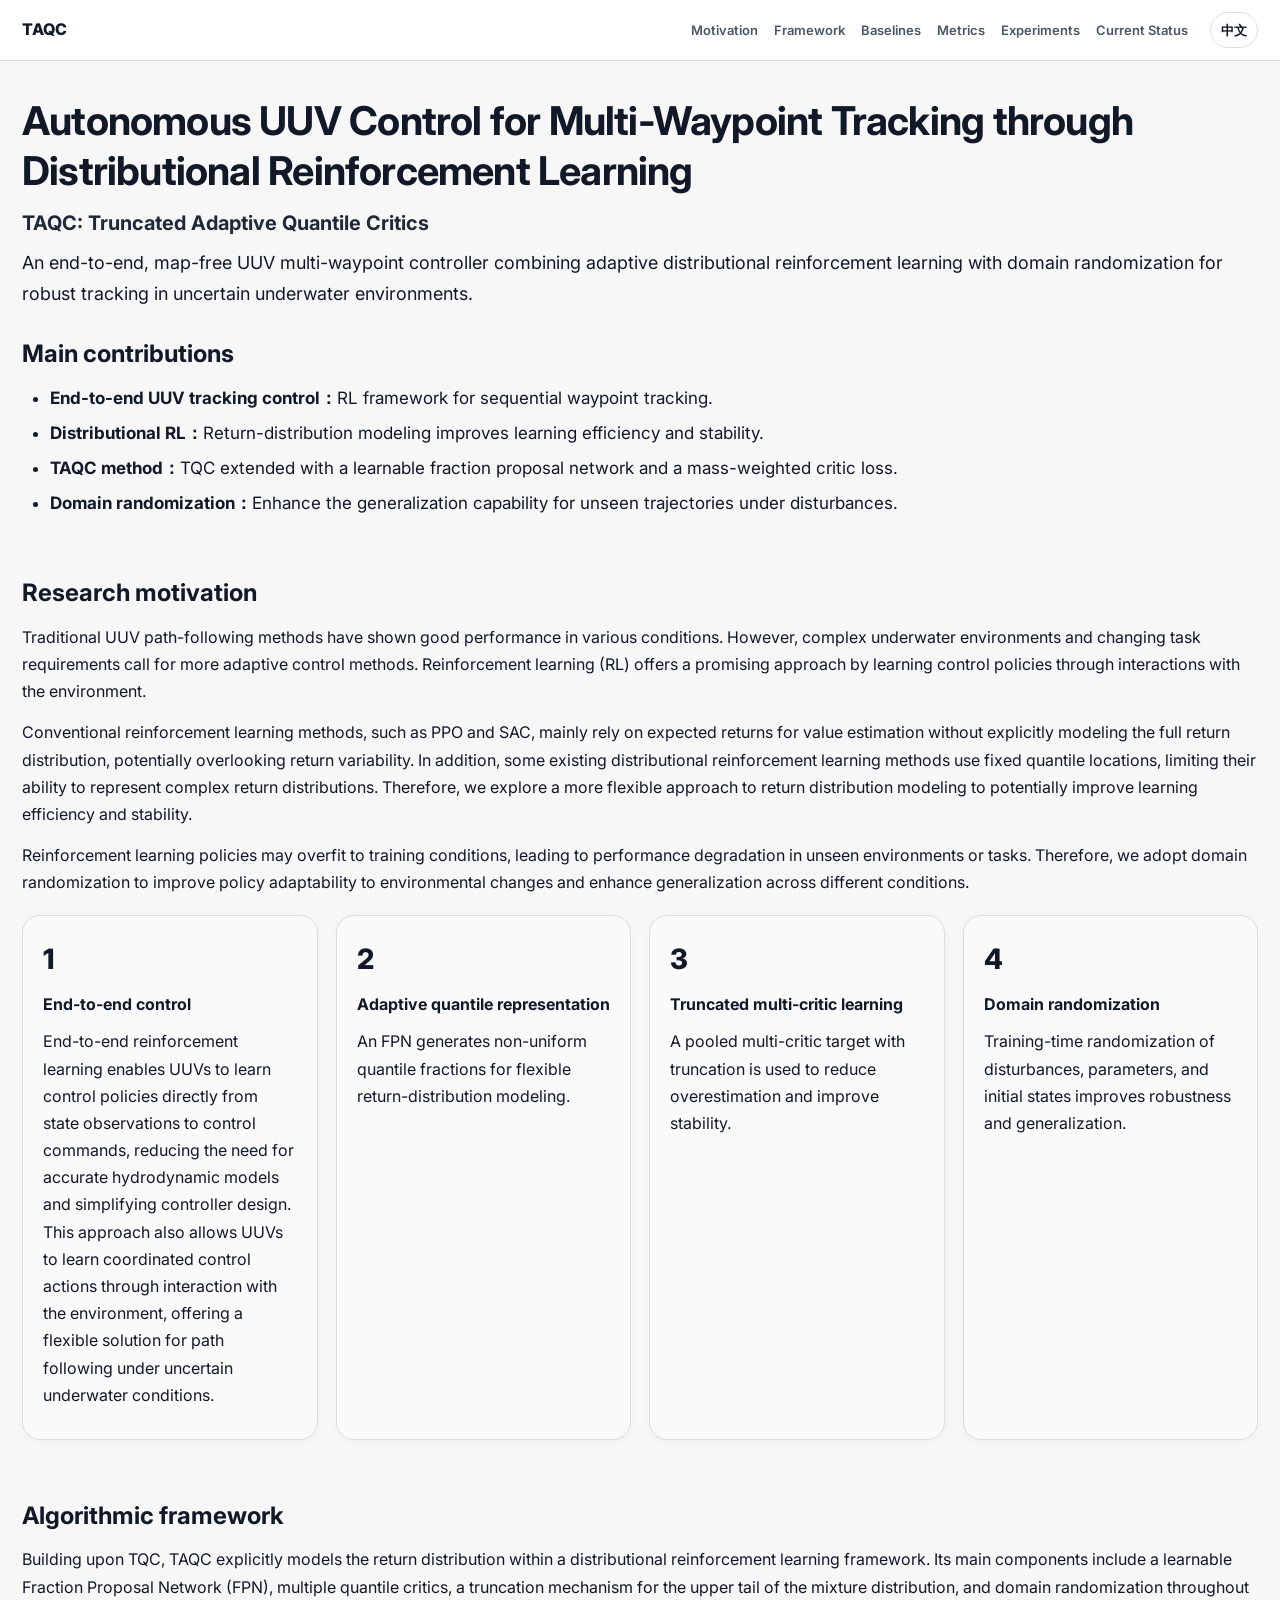
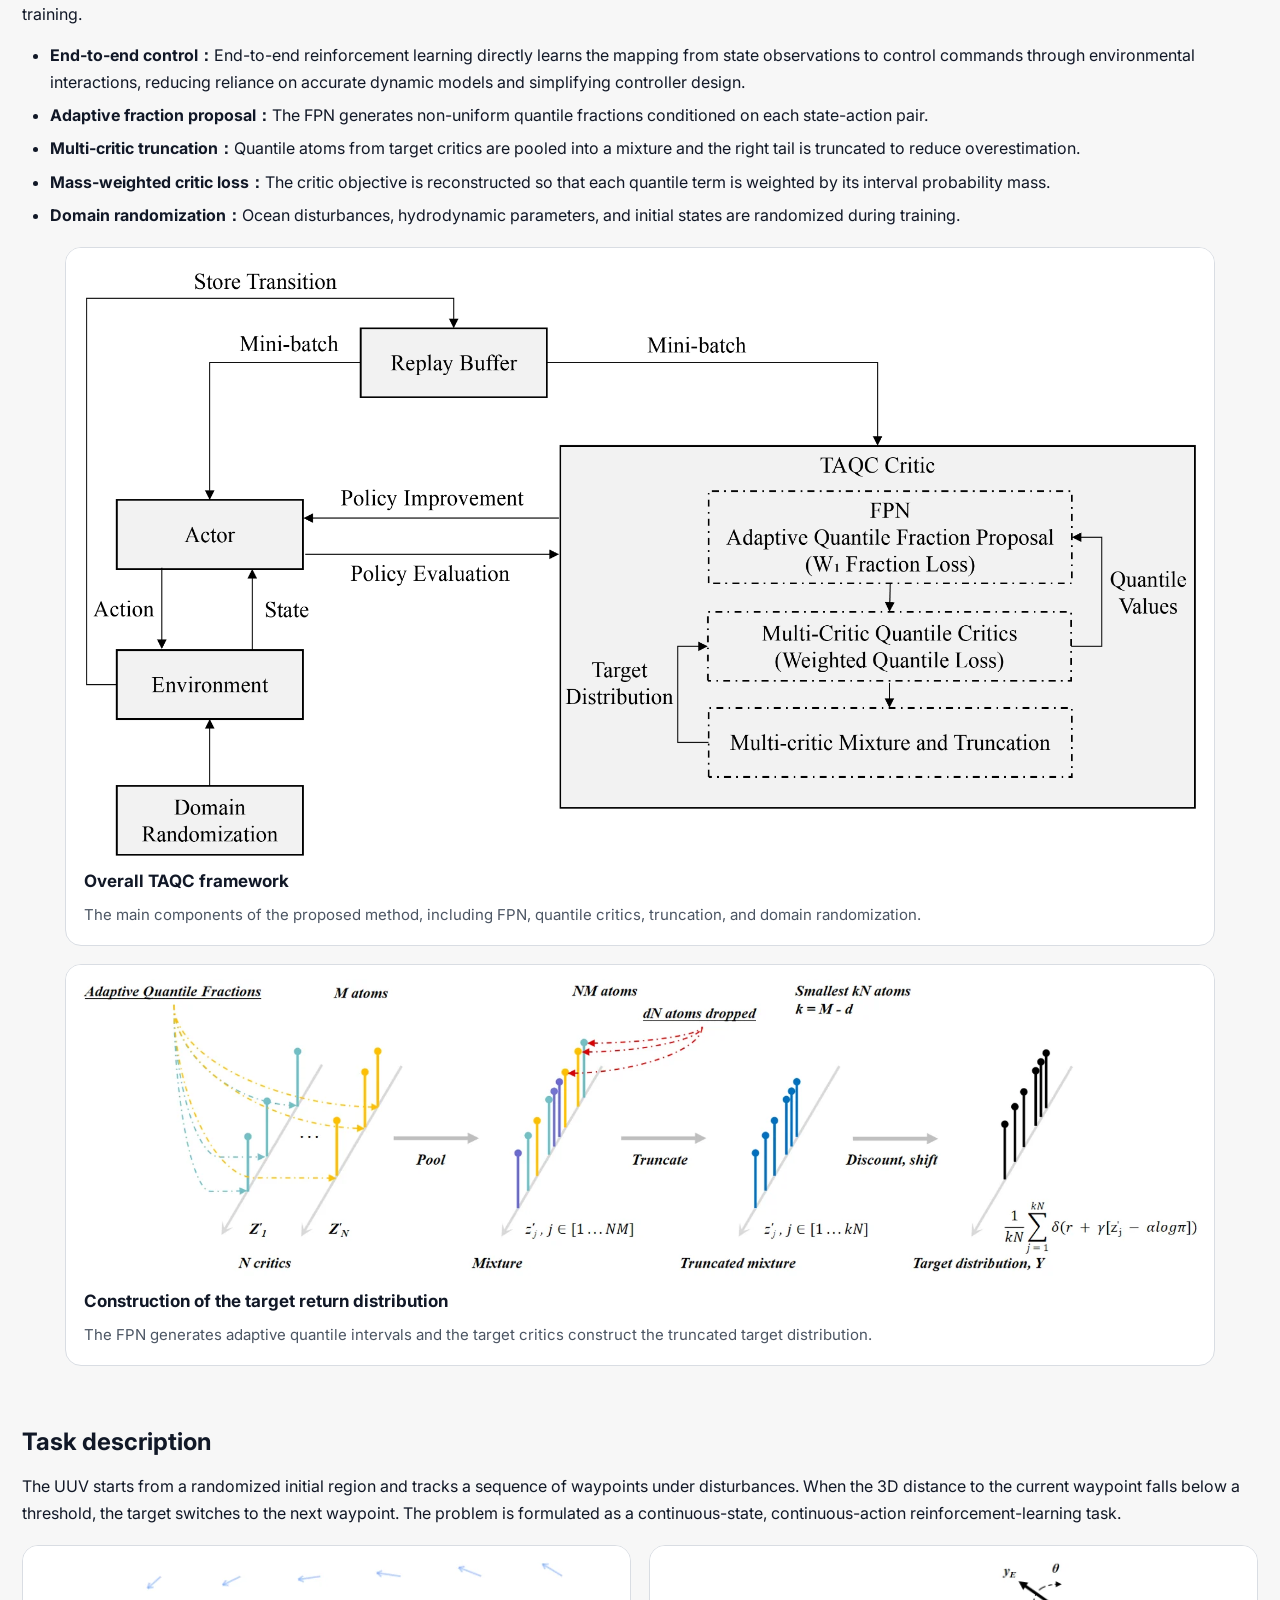
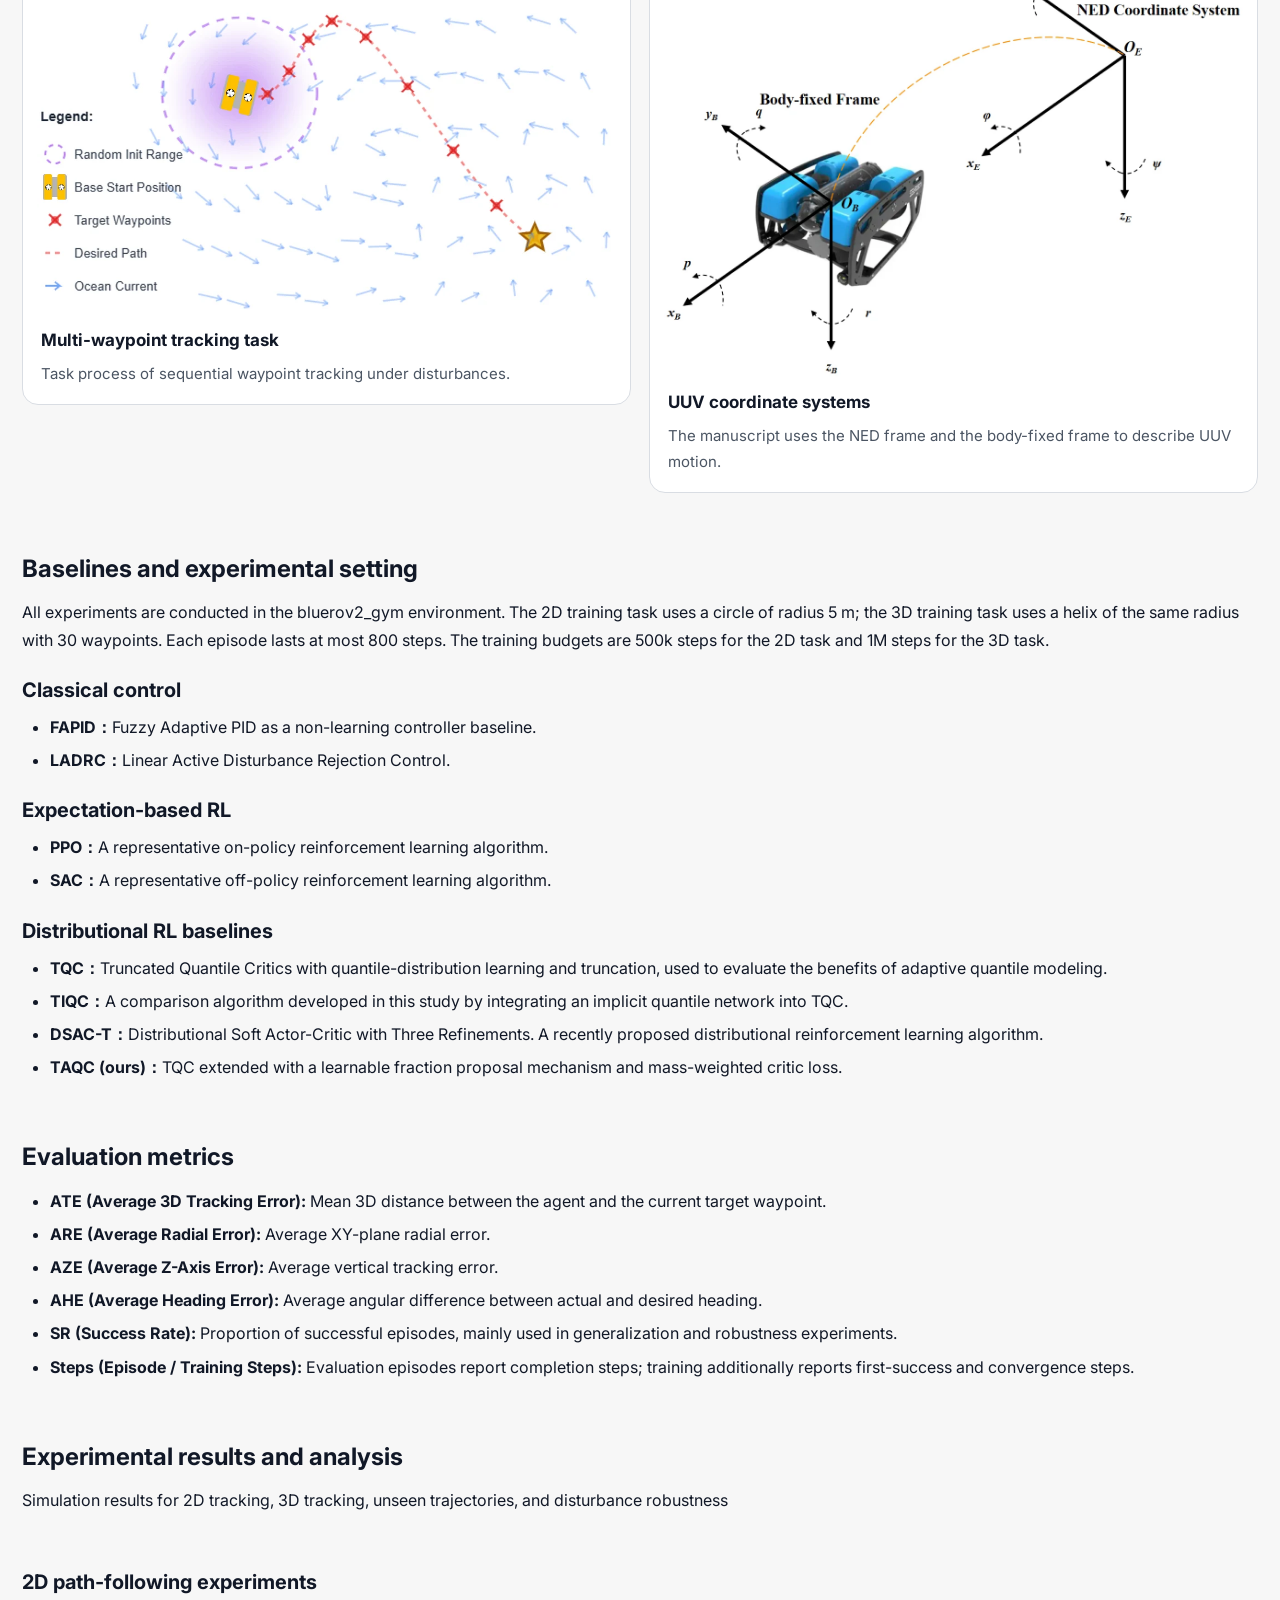
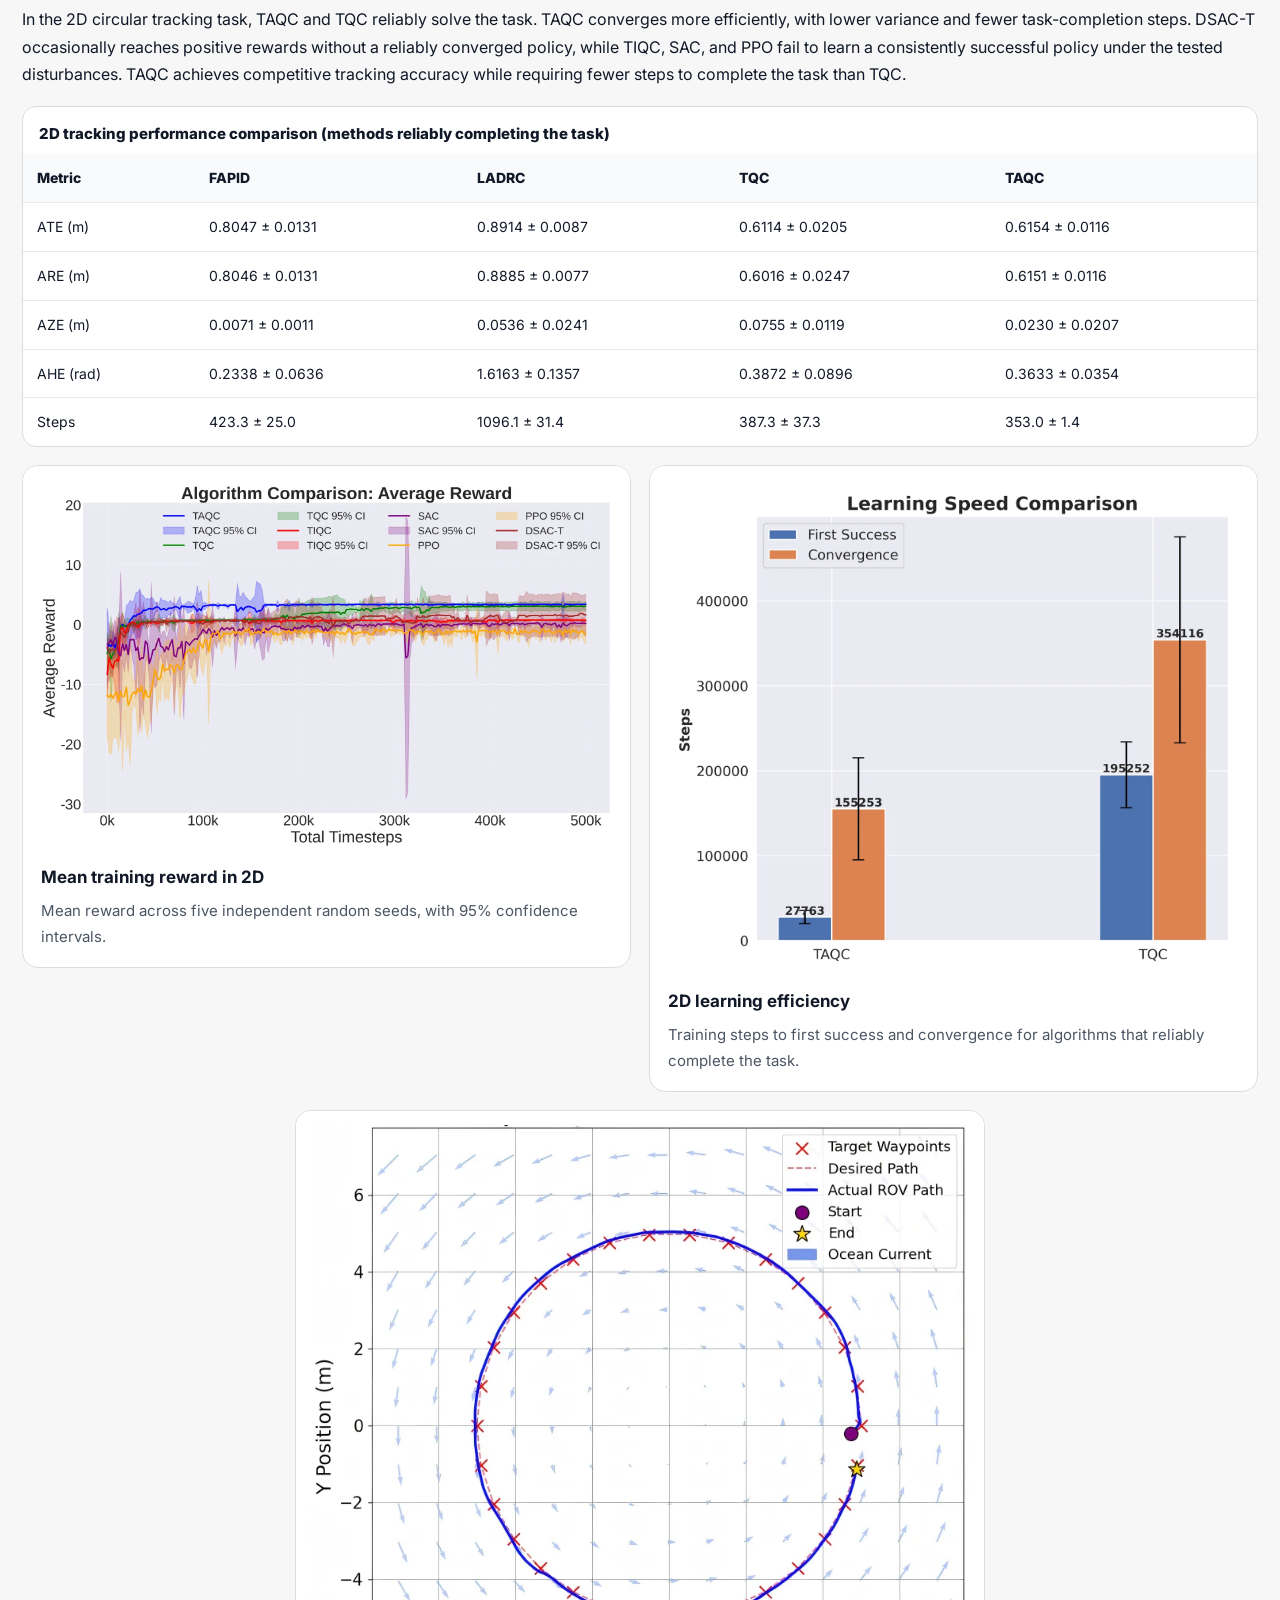
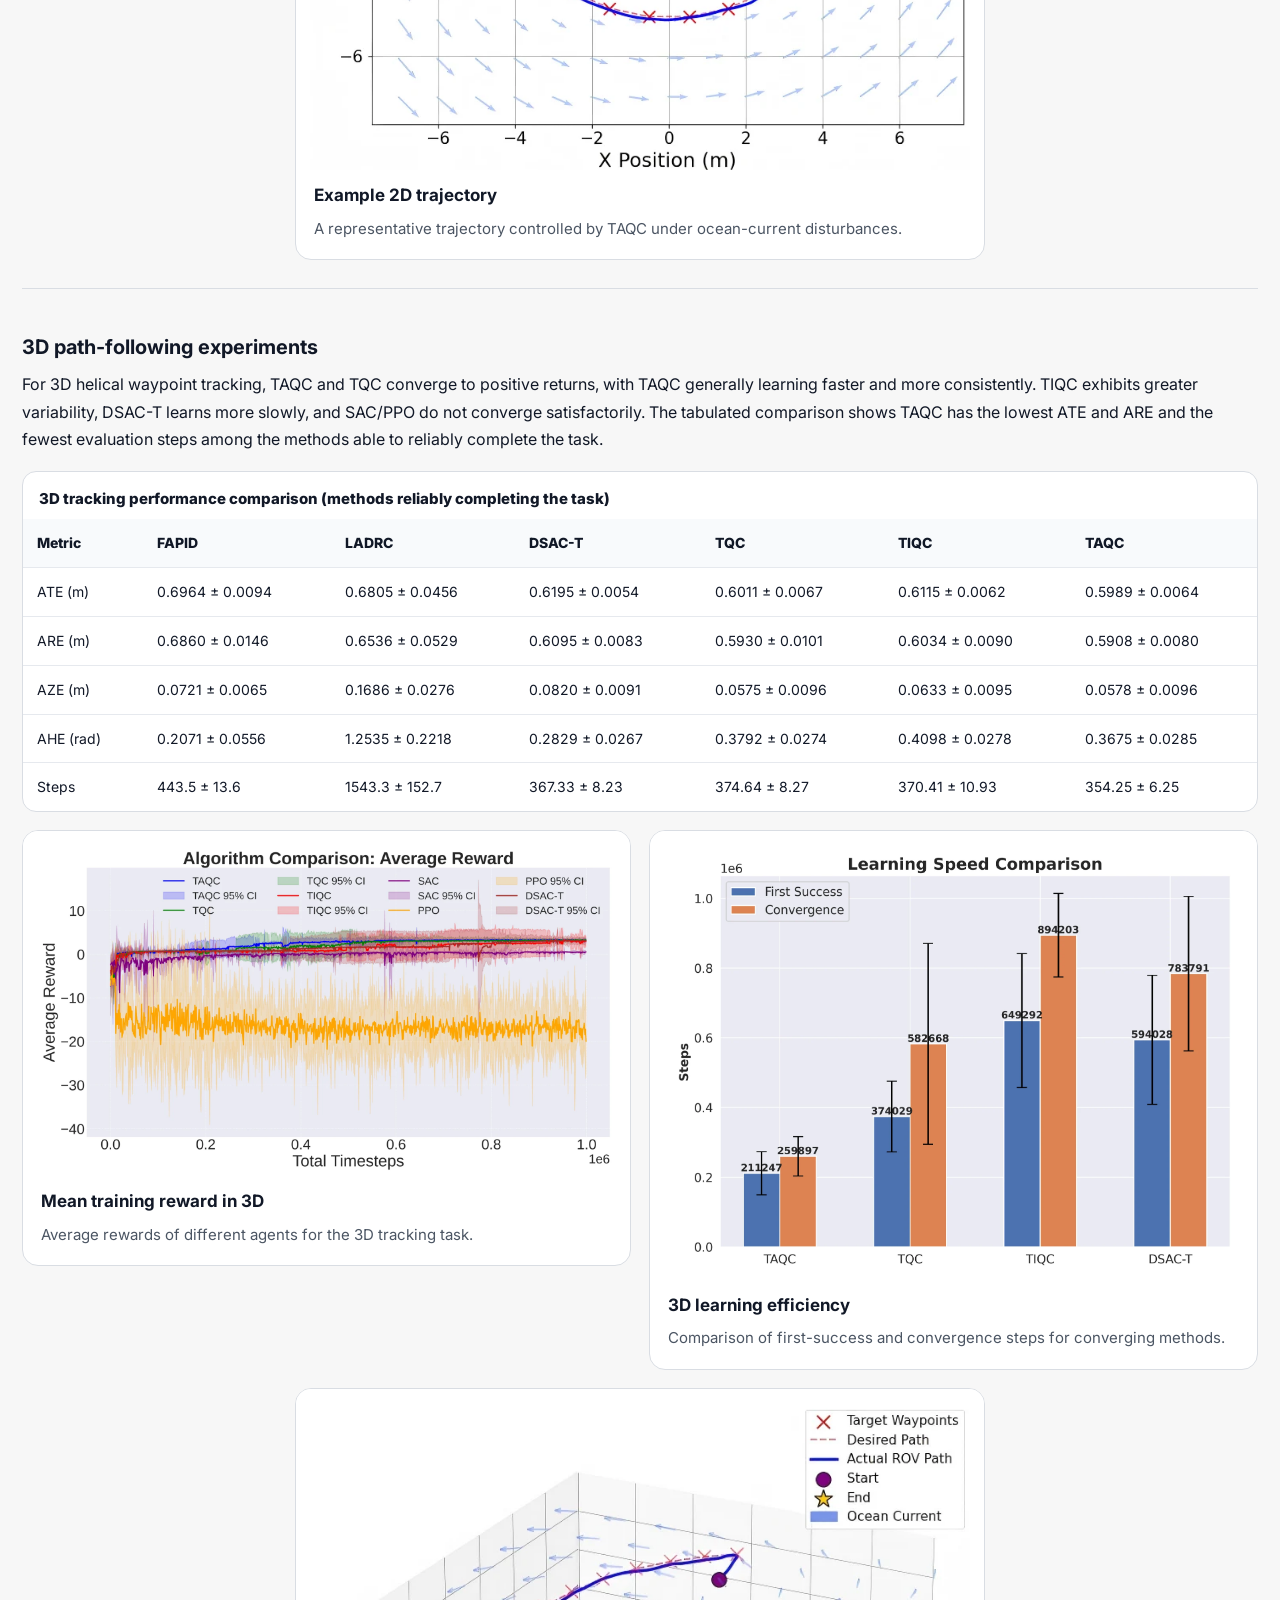
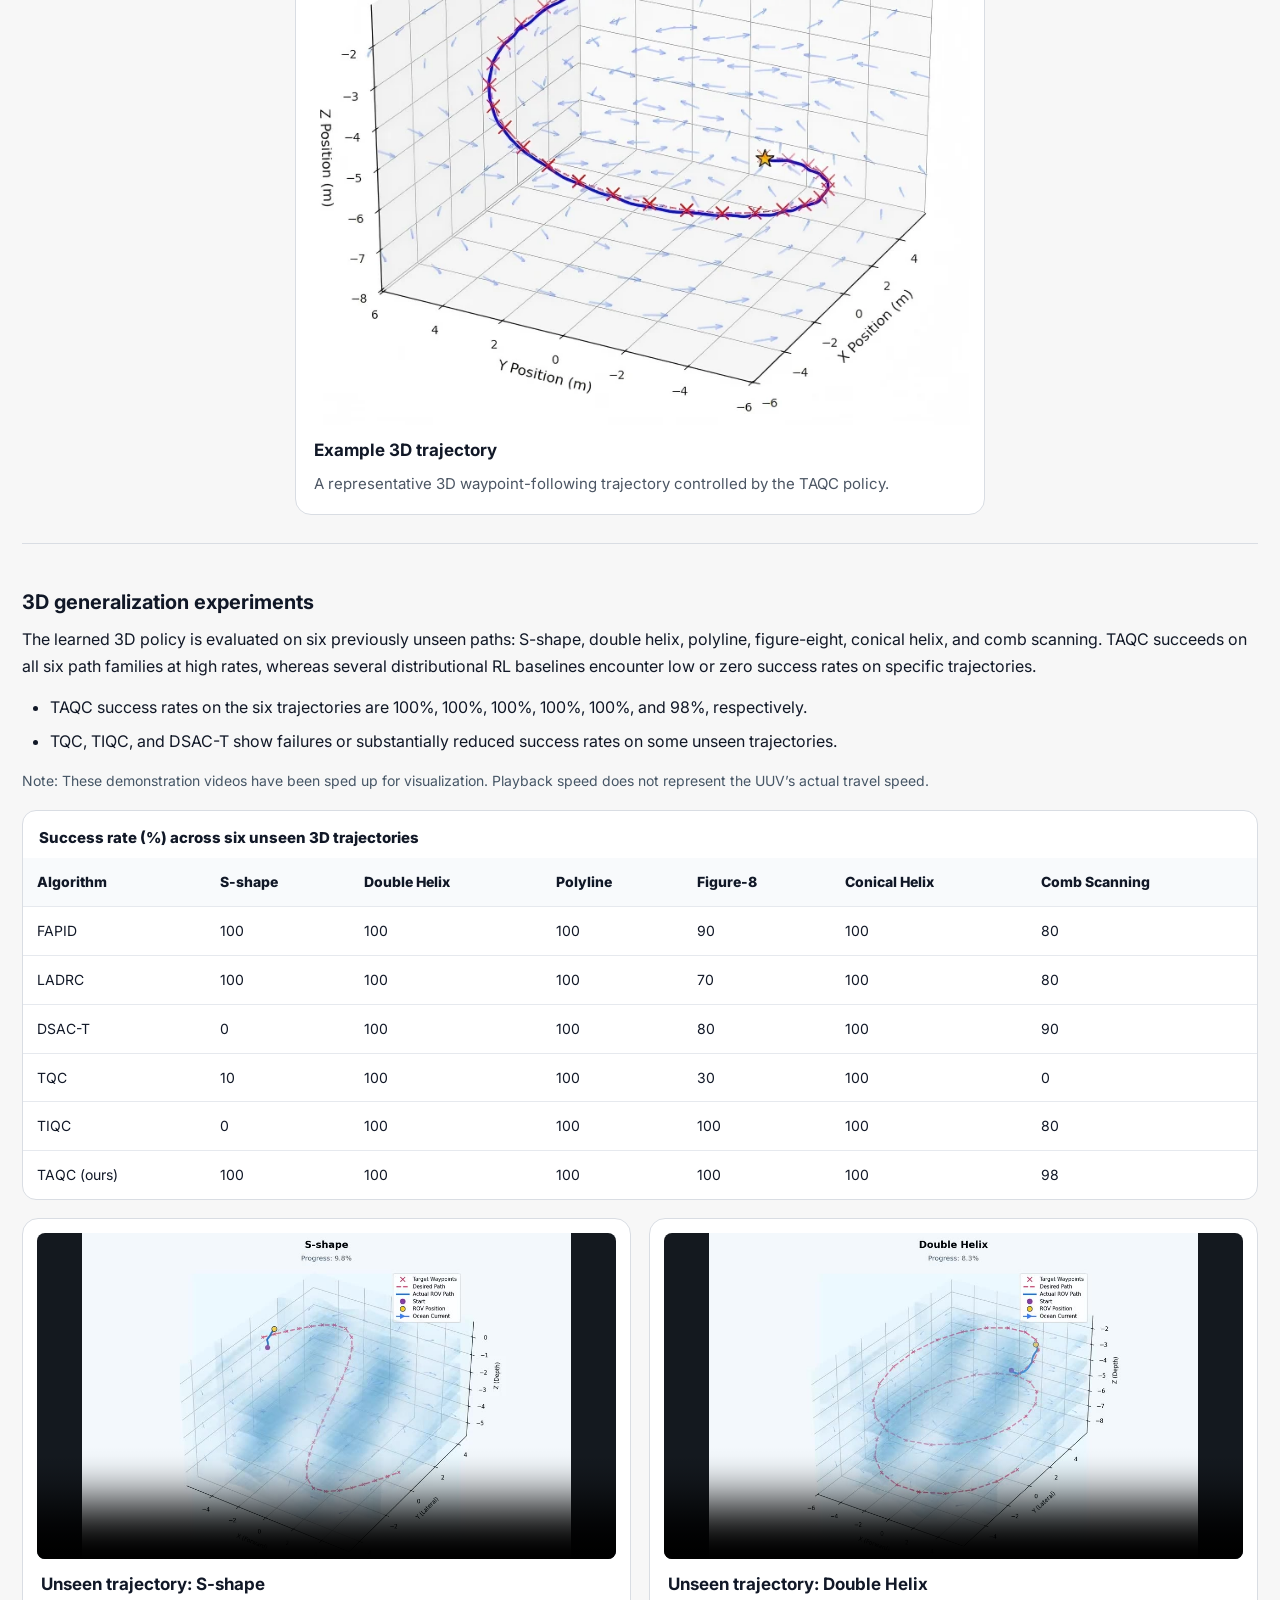
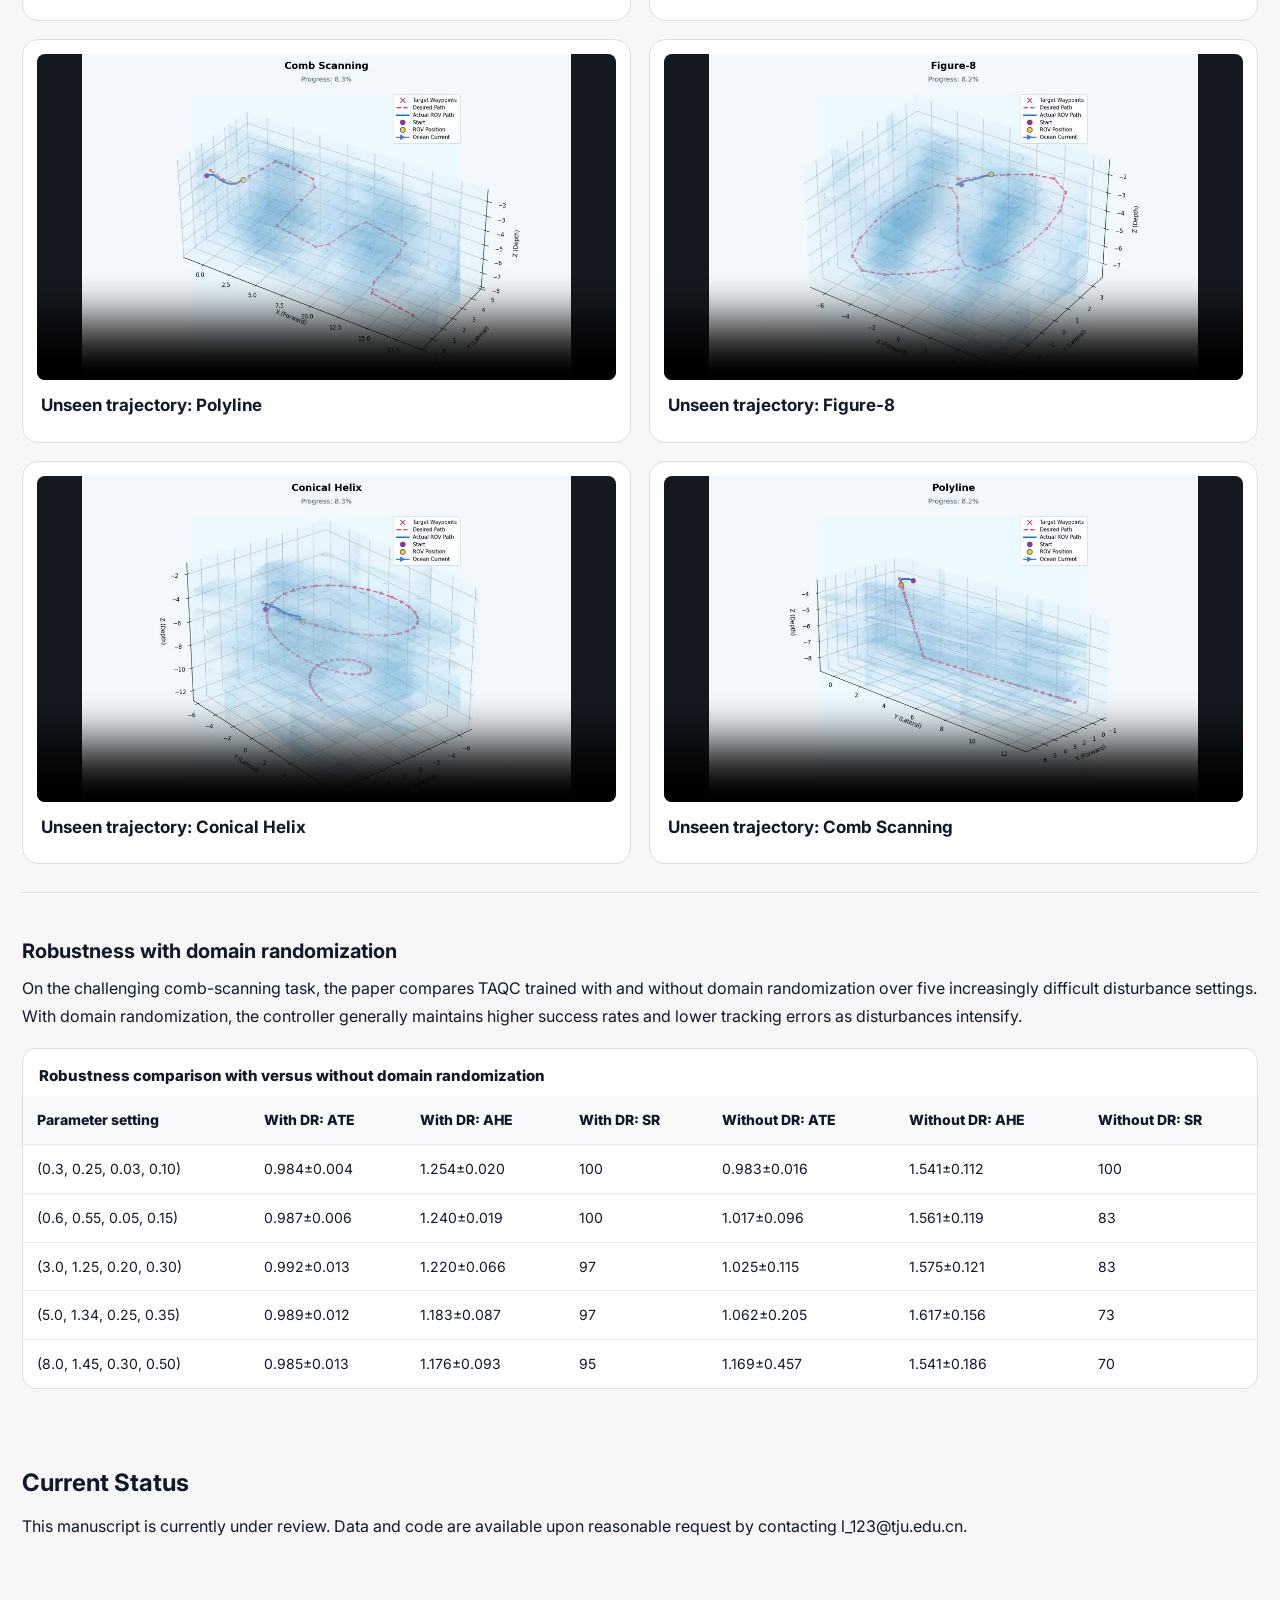
==== index.html @ 199e902b "Add files via upload" ====
<!doctype html>
<html lang="en">
<head>
  <meta charset="utf-8">
  <meta name="viewport" content="width=device-width, initial-scale=1">
  <meta name="description" content="An end-to-end, map-free UUV multi-waypoint controller combining adaptive distributional reinforcement learning with domain randomization for robust tracking in uncertain underwater environments.">
  <title>Autonomous UUV Control for Multi-Waypoint Tracking through Distributional Reinforcement Learning</title>
  <link rel="stylesheet" href="assets/style.css">
</head>
<body>
<header class="topbar">
  <div class="bar-inner">
    <a class="brand" href="#top">TAQC</a>
    <nav><a href="#motivation">Motivation</a><a href="#framework">Framework</a><a href="#baselines">Baselines</a><a href="#metrics">Metrics</a><a href="#experiments">Experiments</a><a href="#conclusion">Current Status</a></nav>
    <a class="lang" href="cn/index.html">中文</a>
  </div>
</header>
<main class="page" id="top">
  <section class="landing">
    <h1>Autonomous UUV Control for Multi-Waypoint Tracking through Distributional Reinforcement Learning</h1>
    <div class="subtitle">TAQC: Truncated Adaptive Quantile Critics</div>
    <p class="intro">An end-to-end, map-free UUV multi-waypoint controller combining adaptive distributional reinforcement learning with domain randomization for robust tracking in uncertain underwater environments.</p>

    <h2>Main contributions</h2>
    <ul class="feature-bullets"><li><b>End-to-end UUV tracking control：</b>RL framework for sequential waypoint tracking.</li><li><b>Distributional RL：</b>Return-distribution modeling improves learning efficiency and stability.</li><li><b>TAQC method：</b>TQC extended with a learnable fraction proposal network and a mass-weighted critic loss.</li><li><b>Domain randomization：</b>Enhance the generalization capability for unseen trajectories under disturbances.</li></ul>

    <section id="motivation" class="section first-section">
      <h2>Research motivation</h2>
      <div class="text-block"><p>Traditional UUV path-following methods have shown good performance in various conditions. However, complex underwater environments and changing task requirements call for more adaptive control methods. Reinforcement learning (RL) offers a promising approach by learning control policies through interactions with the environment.</p><p>Conventional reinforcement learning methods, such as PPO and SAC, mainly rely on expected returns for value estimation without explicitly modeling the full return distribution, potentially overlooking return variability. In addition, some existing distributional reinforcement learning methods use fixed quantile locations, limiting their ability to represent complex return distributions. Therefore, we explore a more flexible approach to return distribution modeling to potentially improve learning efficiency and stability.</p><p>Reinforcement learning policies may overfit to training conditions, leading to performance degradation in unseen environments or tasks. Therefore, we adopt domain randomization to improve policy adaptability to environmental changes and enhance generalization across different conditions.</p></div>
      <div class="summary-grid"><div class="summary-card"><div class="num">1</div><p><b>End-to-end control</b></p><p>End-to-end reinforcement learning enables UUVs to learn control policies directly from state observations to control commands, reducing the need for accurate hydrodynamic models and simplifying controller design. This approach also allows UUVs to learn coordinated control actions through interaction with the environment, offering a flexible solution for path following under uncertain underwater conditions.</p></div><div class="summary-card"><div class="num">2</div><p><b>Adaptive quantile representation</b></p><p>An FPN generates non-uniform quantile fractions for flexible return-distribution modeling.</p></div><div class="summary-card"><div class="num">3</div><p><b>Truncated multi-critic learning</b></p><p>A pooled multi-critic target with truncation is used to reduce overestimation and improve stability.</p></div><div class="summary-card"><div class="num">4</div><p><b>Domain randomization</b></p><p>Training-time randomization of disturbances, parameters, and initial states improves robustness and generalization.</p></div></div>
    </section>
  </section>

  <section id="framework" class="section">
    <h2>Algorithmic framework</h2>
    <p>Building upon TQC, TAQC explicitly models the return distribution within a distributional reinforcement learning framework. Its main components include a learnable Fraction Proposal Network (FPN), multiple quantile critics, a truncation mechanism for the upper tail of the mixture distribution, and domain randomization throughout training.</p>
    <ul>
      <li><b>End-to-end control：</b>End-to-end reinforcement learning directly learns the mapping from state observations to control commands through environmental interactions, reducing reliance on accurate dynamic models and simplifying controller design. </li><li><b>Adaptive fraction proposal：</b>The FPN generates non-uniform quantile fractions conditioned on each state-action pair. </li><li><b>Multi-critic truncation：</b>Quantile atoms from target critics are pooled into a mixture and the right tail is truncated to reduce overestimation. </li><li><b>Mass-weighted critic loss：</b>The critic objective is reconstructed so that each quantile term is weighted by its interval probability mass. </li><li><b>Domain randomization：</b>Ocean disturbances, hydrodynamic parameters, and initial states are randomized during training. </li>
    </ul>
    <div class="figure-stack framework-figures">
    <figure class="paper-figure wide">
      <a href="assets/img/com_clean.png" target="_blank" aria-label="Open full image">
        <img src="assets/img/com_clean.png" alt="Overall TAQC framework" loading="lazy">
      </a>
      <figcaption>
        <h4>Overall TAQC framework</h4>
        <p>The main components of the proposed method, including FPN, quantile critics, truncation, and domain randomization.</p>
      </figcaption>
    </figure>
    
    <figure class="paper-figure wide">
      <a href="assets/img/FPN.webp" target="_blank" aria-label="Open full image">
        <img src="assets/img/FPN.webp" alt="Construction of the target return distribution" loading="lazy">
      </a>
      <figcaption>
        <h4>Construction of the target return distribution</h4>
        <p>The FPN generates adaptive quantile intervals and the target critics construct the truncated target distribution.</p>
      </figcaption>
    </figure>
    </div>
  </section>

  <section class="section">
    <h2>Task description</h2>
    <p>The UUV starts from a randomized initial region and tracks a sequence of waypoints under disturbances. When the 3D distance to the current waypoint falls below a threshold, the target switches to the next waypoint. The problem is formulated as a continuous-state, continuous-action reinforcement-learning task.</p>
    <div class="figure-stack task-figures">
    <figure class="paper-figure medium">
      <a href="assets/img/example2.webp" target="_blank" aria-label="Open full image">
        <img src="assets/img/example2.webp" alt="Multi-waypoint tracking task" loading="lazy">
      </a>
      <figcaption>
        <h4>Multi-waypoint tracking task</h4>
        <p>Task process of sequential waypoint tracking under disturbances.</p>
      </figcaption>
    </figure>
    
    <figure class="paper-figure medium">
      <a href="assets/img/rov.webp" target="_blank" aria-label="Open full image">
        <img src="assets/img/rov.webp" alt="UUV coordinate systems" loading="lazy">
      </a>
      <figcaption>
        <h4>UUV coordinate systems</h4>
        <p>The manuscript uses the NED frame and the body-fixed frame to describe UUV motion.</p>
      </figcaption>
    </figure>
    </div>
  </section>

  <section id="baselines" class="section">
    <h2>Baselines and experimental setting</h2>
    <p>All experiments are conducted in the bluerov2_gym environment. The 2D training task uses a circle of radius 5 m; the 3D training task uses a helix of the same radius with 30 waypoints. Each episode lasts at most 800 steps. The training budgets are 500k steps for the 2D task and 1M steps for the 3D task.</p>
    <h3>Classical control </h3><ul><li><b>FAPID：</b>Fuzzy Adaptive PID as a non-learning controller baseline. </li><li><b>LADRC：</b>Linear Active Disturbance Rejection Control. </li></ul><h3>Expectation-based RL </h3><ul><li><b>PPO：</b>A representative on-policy reinforcement learning algorithm. </li><li><b>SAC：</b>A representative off-policy reinforcement learning algorithm. </li></ul><h3>Distributional RL baselines </h3><ul><li><b>TQC：</b>Truncated Quantile Critics with quantile-distribution learning and truncation, used to evaluate the benefits of adaptive quantile modeling. </li><li><b>TIQC：</b>A comparison algorithm developed in this study by integrating an implicit quantile network into TQC. </li><li><b>DSAC-T：</b>Distributional Soft Actor-Critic with Three Refinements. A recently proposed distributional reinforcement learning algorithm. </li><li><b>TAQC (ours)：</b>TQC extended with a learnable fraction proposal mechanism and mass-weighted critic loss. </li></ul>
  </section>

  <section id="metrics" class="section">
    <h2>Evaluation metrics</h2>
    <ul><li><b>ATE (Average 3D Tracking Error):</b> Mean 3D distance between the agent and the current target waypoint. </li><li><b>ARE (Average Radial Error):</b> Average XY-plane radial error. </li><li><b>AZE (Average Z-Axis Error):</b> Average vertical tracking error. </li><li><b>AHE (Average Heading Error):</b> Average angular difference between actual and desired heading. </li><li><b>SR (Success Rate):</b> Proportion of successful episodes, mainly used in generalization and robustness experiments. </li><li><b>Steps (Episode / Training Steps):</b> Evaluation episodes report completion steps; training additionally reports first-success and convergence steps. </li></ul>
  </section>

  <section id="experiments" class="section">
    <h2>Experimental results and analysis</h2>
    <p>Simulation results for 2D tracking, 3D tracking, unseen trajectories, and disturbance robustness</p>
    
        <div class="subsection">
          <h3>2D path-following experiments</h3>
          <p>In the 2D circular tracking task, TAQC and TQC reliably solve the task. TAQC converges more efficiently, with lower variance and fewer task-completion steps. DSAC-T occasionally reaches positive rewards without a reliably converged policy, while TIQC, SAC, and PPO fail to learn a consistently successful policy under the tested disturbances. TAQC achieves competitive tracking accuracy while requiring fewer steps to complete the task than TQC.</p>
          
          
          
    <div class="table-wrap">
      <div class="table-caption">2D tracking performance comparison (methods reliably completing the task)</div>
      <table>
        <thead><tr><th>Metric</th><th>FAPID</th><th>LADRC</th><th>TQC</th><th>TAQC</th></tr></thead>
        <tbody><tr><td>ATE (m)</td><td>0.8047 ± 0.0131</td><td>0.8914 ± 0.0087</td><td>0.6114 ± 0.0205</td><td>0.6154 ± 0.0116</td></tr><tr><td>ARE (m)</td><td>0.8046 ± 0.0131</td><td>0.8885 ± 0.0077</td><td>0.6016 ± 0.0247</td><td>0.6151 ± 0.0116</td></tr><tr><td>AZE (m)</td><td>0.0071 ± 0.0011</td><td>0.0536 ± 0.0241</td><td>0.0755 ± 0.0119</td><td>0.0230 ± 0.0207</td></tr><tr><td>AHE (rad)</td><td>0.2338 ± 0.0636</td><td>1.6163 ± 0.1357</td><td>0.3872 ± 0.0896</td><td>0.3633 ± 0.0354</td></tr><tr><td>Steps</td><td>423.3 ± 25.0</td><td>1096.1 ± 31.4</td><td>387.3 ± 37.3</td><td>353.0 ± 1.4</td></tr></tbody>
      </table>
    </div>
    
          <div class="figure-row two-up training-row">
    <figure class="paper-figure medium">
      <a href="assets/img/2D__algorithms_reward_comparison.webp" target="_blank" aria-label="Open full image">
        <img src="assets/img/2D__algorithms_reward_comparison.webp" alt="Mean training reward in 2D" loading="lazy">
      </a>
      <figcaption>
        <h4>Mean training reward in 2D</h4>
        <p>Mean reward across five independent random seeds, with 95% confidence intervals.</p>
      </figcaption>
    </figure>
    
    <figure class="paper-figure medium">
      <a href="assets/img/2D__combo_steps.webp" target="_blank" aria-label="Open full image">
        <img src="assets/img/2D__combo_steps.webp" alt="2D learning efficiency" loading="lazy">
      </a>
      <figcaption>
        <h4>2D learning efficiency</h4>
        <p>Training steps to first success and convergence for algorithms that reliably complete the task.</p>
      </figcaption>
    </figure>
    </div>
        <div class="trajectory-row">
    <figure class="paper-figure medium">
      <a href="assets/img/2D__2d.webp" target="_blank" aria-label="Open full image">
        <img src="assets/img/2D__2d.webp" alt="Example 2D trajectory" loading="lazy">
      </a>
      <figcaption>
        <h4>Example 2D trajectory</h4>
        <p>A representative trajectory controlled by TAQC under ocean-current disturbances.</p>
      </figcaption>
    </figure>
    </div>
        </div>
        
        <div class="subsection">
          <h3>3D path-following experiments</h3>
          <p>For 3D helical waypoint tracking, TAQC and TQC converge to positive returns, with TAQC generally learning faster and more consistently. TIQC exhibits greater variability, DSAC-T learns more slowly, and SAC/PPO do not converge satisfactorily. The tabulated comparison shows TAQC has the lowest ATE and ARE and the fewest evaluation steps among the methods able to reliably complete the task.</p>
          
          
          
    <div class="table-wrap">
      <div class="table-caption">3D tracking performance comparison (methods reliably completing the task)</div>
      <table>
        <thead><tr><th>Metric</th><th>FAPID</th><th>LADRC</th><th>DSAC-T</th><th>TQC</th><th>TIQC</th><th>TAQC</th></tr></thead>
        <tbody><tr><td>ATE (m)</td><td>0.6964 ± 0.0094</td><td>0.6805 ± 0.0456</td><td>0.6195 ± 0.0054</td><td>0.6011 ± 0.0067</td><td>0.6115 ± 0.0062</td><td>0.5989 ± 0.0064</td></tr><tr><td>ARE (m)</td><td>0.6860 ± 0.0146</td><td>0.6536 ± 0.0529</td><td>0.6095 ± 0.0083</td><td>0.5930 ± 0.0101</td><td>0.6034 ± 0.0090</td><td>0.5908 ± 0.0080</td></tr><tr><td>AZE (m)</td><td>0.0721 ± 0.0065</td><td>0.1686 ± 0.0276</td><td>0.0820 ± 0.0091</td><td>0.0575 ± 0.0096</td><td>0.0633 ± 0.0095</td><td>0.0578 ± 0.0096</td></tr><tr><td>AHE (rad)</td><td>0.2071 ± 0.0556</td><td>1.2535 ± 0.2218</td><td>0.2829 ± 0.0267</td><td>0.3792 ± 0.0274</td><td>0.4098 ± 0.0278</td><td>0.3675 ± 0.0285</td></tr><tr><td>Steps</td><td>443.5 ± 13.6</td><td>1543.3 ± 152.7</td><td>367.33 ± 8.23</td><td>374.64 ± 8.27</td><td>370.41 ± 10.93</td><td>354.25 ± 6.25</td></tr></tbody>
      </table>
    </div>
    
          <div class="figure-row two-up training-row">
    <figure class="paper-figure medium">
      <a href="assets/img/3D__algorithm_comparison_rewards_by_timestep.webp" target="_blank" aria-label="Open full image">
        <img src="assets/img/3D__algorithm_comparison_rewards_by_timestep.webp" alt="Mean training reward in 3D" loading="lazy">
      </a>
      <figcaption>
        <h4>Mean training reward in 3D</h4>
        <p>Average rewards of different agents for the 3D tracking task.</p>
      </figcaption>
    </figure>
    
    <figure class="paper-figure medium">
      <a href="assets/img/3D__combo_steps.webp" target="_blank" aria-label="Open full image">
        <img src="assets/img/3D__combo_steps.webp" alt="3D learning efficiency" loading="lazy">
      </a>
      <figcaption>
        <h4>3D learning efficiency</h4>
        <p>Comparison of first-success and convergence steps for converging methods.</p>
      </figcaption>
    </figure>
    </div>
        <div class="trajectory-row">
    <figure class="paper-figure medium">
      <a href="assets/img/3D__3D.webp" target="_blank" aria-label="Open full image">
        <img src="assets/img/3D__3D.webp" alt="Example 3D trajectory" loading="lazy">
      </a>
      <figcaption>
        <h4>Example 3D trajectory</h4>
        <p>A representative 3D waypoint-following trajectory controlled by the TAQC policy.</p>
      </figcaption>
    </figure>
    </div>
        </div>
        
        <div class="subsection">
          <h3>3D generalization experiments</h3>
          <p>The learned 3D policy is evaluated on six previously unseen paths: S-shape, double helix, polyline, figure-eight, conical helix, and comb scanning. TAQC succeeds on all six path families at high rates, whereas several distributional RL baselines encounter low or zero success rates on specific trajectories.</p>
          <ul><li>TAQC success rates on the six trajectories are 100%, 100%, 100%, 100%, 100%, and 98%, respectively.</li><li>TQC, TIQC, and DSAC-T show failures or substantially reduced success rates on some unseen trajectories.</li></ul>
          <p class="video-speed-note">Note: These demonstration videos have been sped up for visualization. Playback speed does not represent the UUV’s actual travel speed.</p>
          
    <div class="table-wrap">
      <div class="table-caption">Success rate (%) across six unseen 3D trajectories</div>
      <table>
        <thead><tr><th>Algorithm</th><th>S-shape</th><th>Double Helix</th><th>Polyline</th><th>Figure-8</th><th>Conical Helix</th><th>Comb Scanning</th></tr></thead>
        <tbody><tr><td>FAPID</td><td>100</td><td>100</td><td>100</td><td>90</td><td>100</td><td>80</td></tr><tr><td>LADRC</td><td>100</td><td>100</td><td>100</td><td>70</td><td>100</td><td>80</td></tr><tr><td>DSAC-T</td><td>0</td><td>100</td><td>100</td><td>80</td><td>100</td><td>90</td></tr><tr><td>TQC</td><td>10</td><td>100</td><td>100</td><td>30</td><td>100</td><td>0</td></tr><tr><td>TIQC</td><td>0</td><td>100</td><td>100</td><td>100</td><td>100</td><td>80</td></tr><tr><td>TAQC (ours)</td><td>100</td><td>100</td><td>100</td><td>100</td><td>100</td><td>98</td></tr></tbody>
      </table>
    </div>
    
          <div class="figure-stack experiment-figures">
    <figure class="paper-figure video-figure medium">
      <video class="auto-demo" controls autoplay muted loop playsinline preload="metadata" poster="assets/video/poster/s_path.jpg" aria-label="Unseen trajectory: S-shape">
        <source src="assets/video/s_path.mp4" type="video/mp4">
      </video>
      <figcaption>
        <h4>Unseen trajectory: S-shape</h4>
      </figcaption>
    </figure>
    
    <figure class="paper-figure video-figure medium">
      <video class="auto-demo" controls autoplay muted loop playsinline preload="metadata" poster="assets/video/poster/double_spiral.jpg" aria-label="Unseen trajectory: Double Helix">
        <source src="assets/video/double_spiral.mp4" type="video/mp4">
      </video>
      <figcaption>
        <h4>Unseen trajectory: Double Helix</h4>
      </figcaption>
    </figure>
    
    <figure class="paper-figure video-figure medium">
      <video class="auto-demo" controls autoplay muted loop playsinline preload="metadata" poster="assets/video/poster/square.jpg" aria-label="Unseen trajectory: Polyline">
        <source src="assets/video/square.mp4" type="video/mp4">
      </video>
      <figcaption>
        <h4>Unseen trajectory: Polyline</h4>
      </figcaption>
    </figure>
    
    <figure class="paper-figure video-figure medium">
      <video class="auto-demo" controls autoplay muted loop playsinline preload="metadata" poster="assets/video/poster/figure8.jpg" aria-label="Unseen trajectory: Figure-8">
        <source src="assets/video/figure8.mp4" type="video/mp4">
      </video>
      <figcaption>
        <h4>Unseen trajectory: Figure-8</h4>
      </figcaption>
    </figure>
    
    <figure class="paper-figure video-figure medium">
      <video class="auto-demo" controls autoplay muted loop playsinline preload="metadata" poster="assets/video/poster/conical_helix.jpg" aria-label="Unseen trajectory: Conical Helix">
        <source src="assets/video/conical_helix.mp4" type="video/mp4">
      </video>
      <figcaption>
        <h4>Unseen trajectory: Conical Helix</h4>
      </figcaption>
    </figure>
    
    <figure class="paper-figure video-figure medium">
      <video class="auto-demo" controls autoplay muted loop playsinline preload="metadata" poster="assets/video/poster/zigzag_3d.jpg" aria-label="Unseen trajectory: Comb Scanning">
        <source src="assets/video/zigzag_3d.mp4" type="video/mp4">
      </video>
      <figcaption>
        <h4>Unseen trajectory: Comb Scanning</h4>
      </figcaption>
    </figure>
    </div>
        </div>
        
        <div class="subsection">
          <h3>Robustness with domain randomization</h3>
          <p>On the challenging comb-scanning task, the paper compares TAQC trained with and without domain randomization over five increasingly difficult disturbance settings. With domain randomization, the controller generally maintains higher success rates and lower tracking errors as disturbances intensify.</p>
          
          
          
    <div class="table-wrap">
      <div class="table-caption">Robustness comparison with versus without domain randomization</div>
      <table>
        <thead><tr><th>Parameter setting</th><th>With DR: ATE</th><th>With DR: AHE</th><th>With DR: SR</th><th>Without DR: ATE</th><th>Without DR: AHE</th><th>Without DR: SR</th></tr></thead>
        <tbody><tr><td>(0.3, 0.25, 0.03, 0.10)</td><td>0.984±0.004</td><td>1.254±0.020</td><td>100</td><td>0.983±0.016</td><td>1.541±0.112</td><td>100</td></tr><tr><td>(0.6, 0.55, 0.05, 0.15)</td><td>0.987±0.006</td><td>1.240±0.019</td><td>100</td><td>1.017±0.096</td><td>1.561±0.119</td><td>83</td></tr><tr><td>(3.0, 1.25, 0.20, 0.30)</td><td>0.992±0.013</td><td>1.220±0.066</td><td>97</td><td>1.025±0.115</td><td>1.575±0.121</td><td>83</td></tr><tr><td>(5.0, 1.34, 0.25, 0.35)</td><td>0.989±0.012</td><td>1.183±0.087</td><td>97</td><td>1.062±0.205</td><td>1.617±0.156</td><td>73</td></tr><tr><td>(8.0, 1.45, 0.30, 0.50)</td><td>0.985±0.013</td><td>1.176±0.093</td><td>95</td><td>1.169±0.457</td><td>1.541±0.186</td><td>70</td></tr></tbody>
      </table>
    </div>
    
          <div class="figure-stack experiment-figures"></div>
        </div>
        
  </section>

  <section id="conclusion" class="section">
    <h2>Current Status</h2>
    <p>This manuscript is currently under review. Data and code are available upon reasonable request by contacting l_123@tju.edu.cn.</p>
  </section>

</main>
<script src="assets/js/video-autoplay.js" defer></script>
</body>
</html>
---- assets/style.css ----
@import url('https://fonts.googleapis.com/css2?family=Inter:wght@400;500;600;700;800&display=swap');
:root{
  --bg:#f7f7f7;
  --card:#ffffff;
  --text:#111827;
  --muted:#374151;
  --line:#d9dde3;
  --soft:#f1f3f5;
  --accent:#0f172a;
}
*{box-sizing:border-box}
html{scroll-behavior:smooth}
body{margin:0;background:var(--bg);color:var(--text);font-family:'Inter','Microsoft YaHei',sans-serif;line-height:1.7}
a{color:inherit}
img{display:block;max-width:100%}
.topbar{position:sticky;top:0;z-index:50;background:rgba(255,255,255,.96);border-bottom:1px solid var(--line);backdrop-filter:blur(12px)}
.bar-inner{max-width:1560px;margin:0 auto;padding:12px 22px;display:flex;align-items:center;gap:22px}
.brand{font-weight:800;text-decoration:none}
.topbar nav{display:flex;gap:16px;flex-wrap:wrap;margin-left:auto}
.topbar nav a{font-size:13px;color:#4b5563;text-decoration:none;font-weight:600}
.topbar nav a:hover,.lang:hover{color:#111827}
.lang{font-size:13px;font-weight:700;text-decoration:none;border:1px solid var(--line);padding:6px 10px;border-radius:999px}
.page{max-width:1560px;margin:0 auto;padding:18px 22px 56px}
.landing{padding-top:12px}
h1{font-size:clamp(34px,3.1vw,56px);line-height:1.25;letter-spacing:-.02em;margin:6px 0 10px}
.subtitle{font-size:20px;font-weight:700;color:#1f2937;margin-bottom:8px}
.meta{font-size:14px;color:#4b5563;margin-bottom:18px}
.intro{font-size:18px;color:#111827;margin:0 0 22px}
h2{font-size:24px;line-height:1.35;margin:28px 0 14px}
h3{font-size:20px;line-height:1.4;margin:22px 0 10px}
h4{font-size:17px;line-height:1.4;margin:0 0 8px}
p{font-size:16px;margin:0 0 14px;color:#111827}
ul{margin:0 0 14px 0;padding-left:28px}
li{font-size:16px;margin:6px 0;color:#111827}
.feature-bullets{margin-bottom:12px}
.feature-bullets li{font-size:17px}
.section{padding-top:12px;margin-top:20px}
.text-block p{margin-bottom:14px}
.summary-grid{display:grid;grid-template-columns:repeat(4,minmax(0,1fr));gap:18px;margin-top:18px}
.summary-card{background:#fafafa;border:1px solid var(--line);border-radius:18px;padding:20px;min-height:220px;box-shadow:0 2px 10px rgba(0,0,0,.03)}
.summary-card .num{font-size:28px;font-weight:800;margin-bottom:8px;color:#111827}
.summary-card p{margin:0 0 10px}
.paper-figure{margin:20px 0;background:#fff;border:1px solid var(--line);border-radius:16px;overflow:hidden}
.paper-figure a{display:block;padding:16px;background:#fff}
.paper-figure img{width:100%;height:auto;object-fit:contain}
.paper-figure figcaption{padding:0 18px 18px}
.paper-figure figcaption p{color:#4b5563;font-size:15px;margin-bottom:0}
.figure-stack{display:block}
.table-wrap{margin:18px 0 10px;overflow:auto;border:1px solid var(--line);border-radius:14px;background:#fff}
.table-caption{padding:14px 16px 8px;font-size:15px;font-weight:800}
table{width:100%;border-collapse:collapse;min-width:720px}
th,td{padding:12px 14px;border-top:1px solid #e6e9ee;text-align:left;vertical-align:top;font-size:14px}
thead th{background:#f8fafc;border-top:none;font-weight:800}
.subsection{margin-top:28px;padding-top:4px}
.subsection+.subsection{border-top:1px solid var(--line);padding-top:22px}
.endnote{padding-bottom:30px}
.endnote a{text-decoration:underline}
@media (max-width: 1120px){
  .summary-grid{grid-template-columns:repeat(2,minmax(0,1fr))}
}
@media (max-width: 760px){
  .bar-inner{padding:10px 16px;gap:10px;align-items:flex-start}
  .topbar nav{width:100%;order:3;overflow:auto;flex-wrap:nowrap;padding-bottom:4px}
  .page{padding:14px 16px 44px}
  h1{font-size:32px}
  .subtitle{font-size:18px}
  .intro,li,p{font-size:15px}
  .summary-grid{grid-template-columns:1fr}
  th,td{padding:10px 12px}
}

/* Responsive image-size controls: wide figures span the row; smaller figures sit side by side. */
.figure-stack{display:grid;grid-template-columns:repeat(2,minmax(0,1fr));align-items:start;gap:18px;margin-top:18px}
.paper-figure{width:100%;margin:0;min-width:0}
.paper-figure.wide{grid-column:1/-1}
.paper-figure.small{max-width:570px;justify-self:center}
.paper-figure a{padding:14px}
.paper-figure img{width:100%;height:auto;object-fit:contain}
.framework-figures .paper-figure.wide{max-width:1150px;width:100%;justify-self:center}
.task-figures .paper-figure.medium{max-width:700px}
.experiment-figures .paper-figure.medium{max-width:650px;justify-self:center}
@media (max-width:720px){.figure-stack{grid-template-columns:minmax(0,1fr)}.paper-figure.wide{grid-column:1}}


.figure-row{display:grid;grid-template-columns:repeat(2,minmax(0,1fr));gap:18px;align-items:start;margin-top:18px}
.figure-row .paper-figure{margin:0}
.single-first{margin-top:18px}
.single-first .paper-figure.wide{max-width:760px;justify-self:start}
.experiment-figures.single-first{grid-template-columns:minmax(0,1fr)}
.figure-row.two-up .paper-figure.medium{max-width:none;width:100%;justify-self:stretch}
@media (max-width:720px){.figure-row{grid-template-columns:minmax(0,1fr)}}

/* V8: reward + learning speed share a row; the trajectory is centered below. */
.training-row .paper-figure{width:100%;max-width:none;justify-self:stretch}
.trajectory-row{display:flex;justify-content:center;margin-top:18px}
.trajectory-row .paper-figure{width:100%;max-width:690px}
/* The six unseen trajectories form a two-column / three-row gallery. */
.experiment-figures{grid-template-columns:repeat(2,minmax(0,1fr))}
@media(max-width:720px){
 .training-row,.experiment-figures{grid-template-columns:minmax(0,1fr)}
 .trajectory-row .paper-figure{max-width:100%}
}

/* Inline MP4 experiment videos */
.video-figure video{display:block;width:100%;height:auto;aspect-ratio:16/9;background:#14191f;object-fit:contain;border-radius:8px;margin:0 auto}
.video-figure{padding:14px 14px 0}
.video-figure figcaption{padding:14px 4px 16px}


/* Autoplay note above the six-video gallery */
.video-speed-note{margin:12px 0 16px;color:#465666;font-size:14px;line-height:1.65}
@media(max-width:760px){.video-speed-note{font-size:13px}}
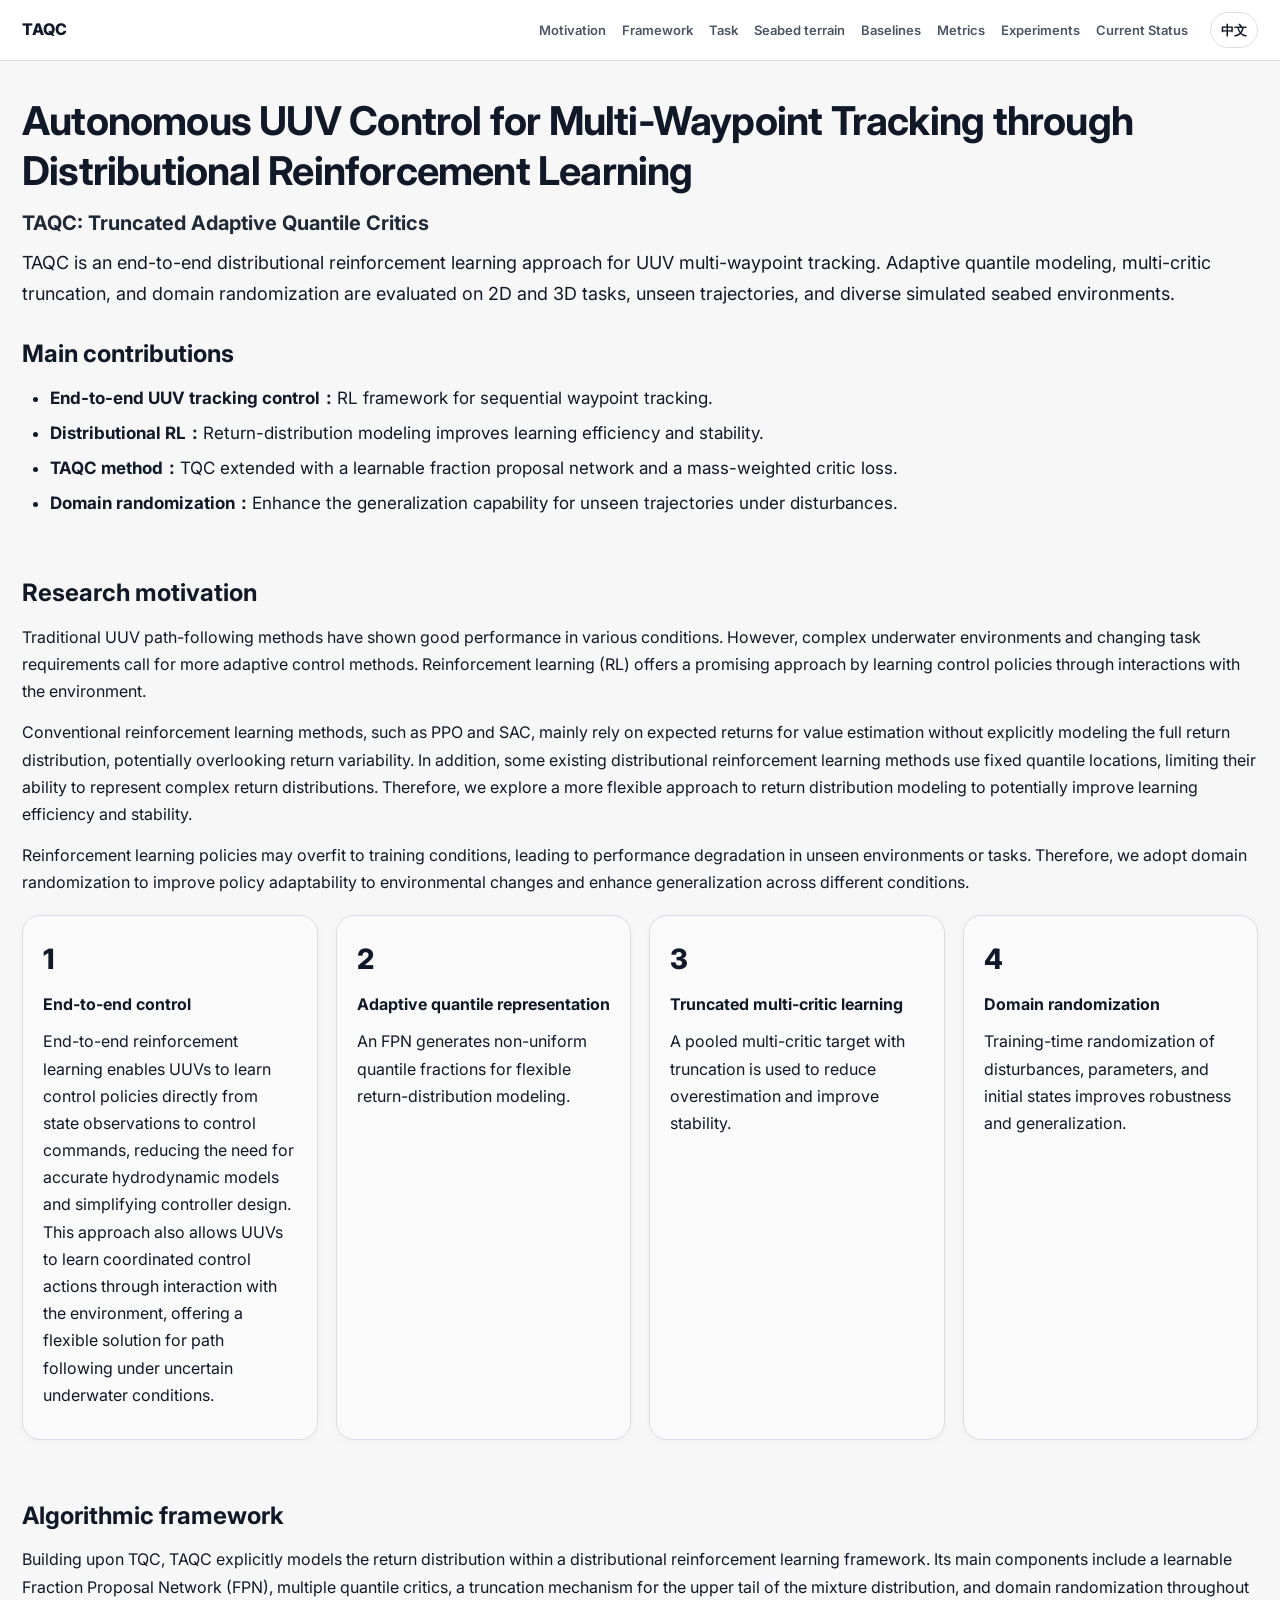
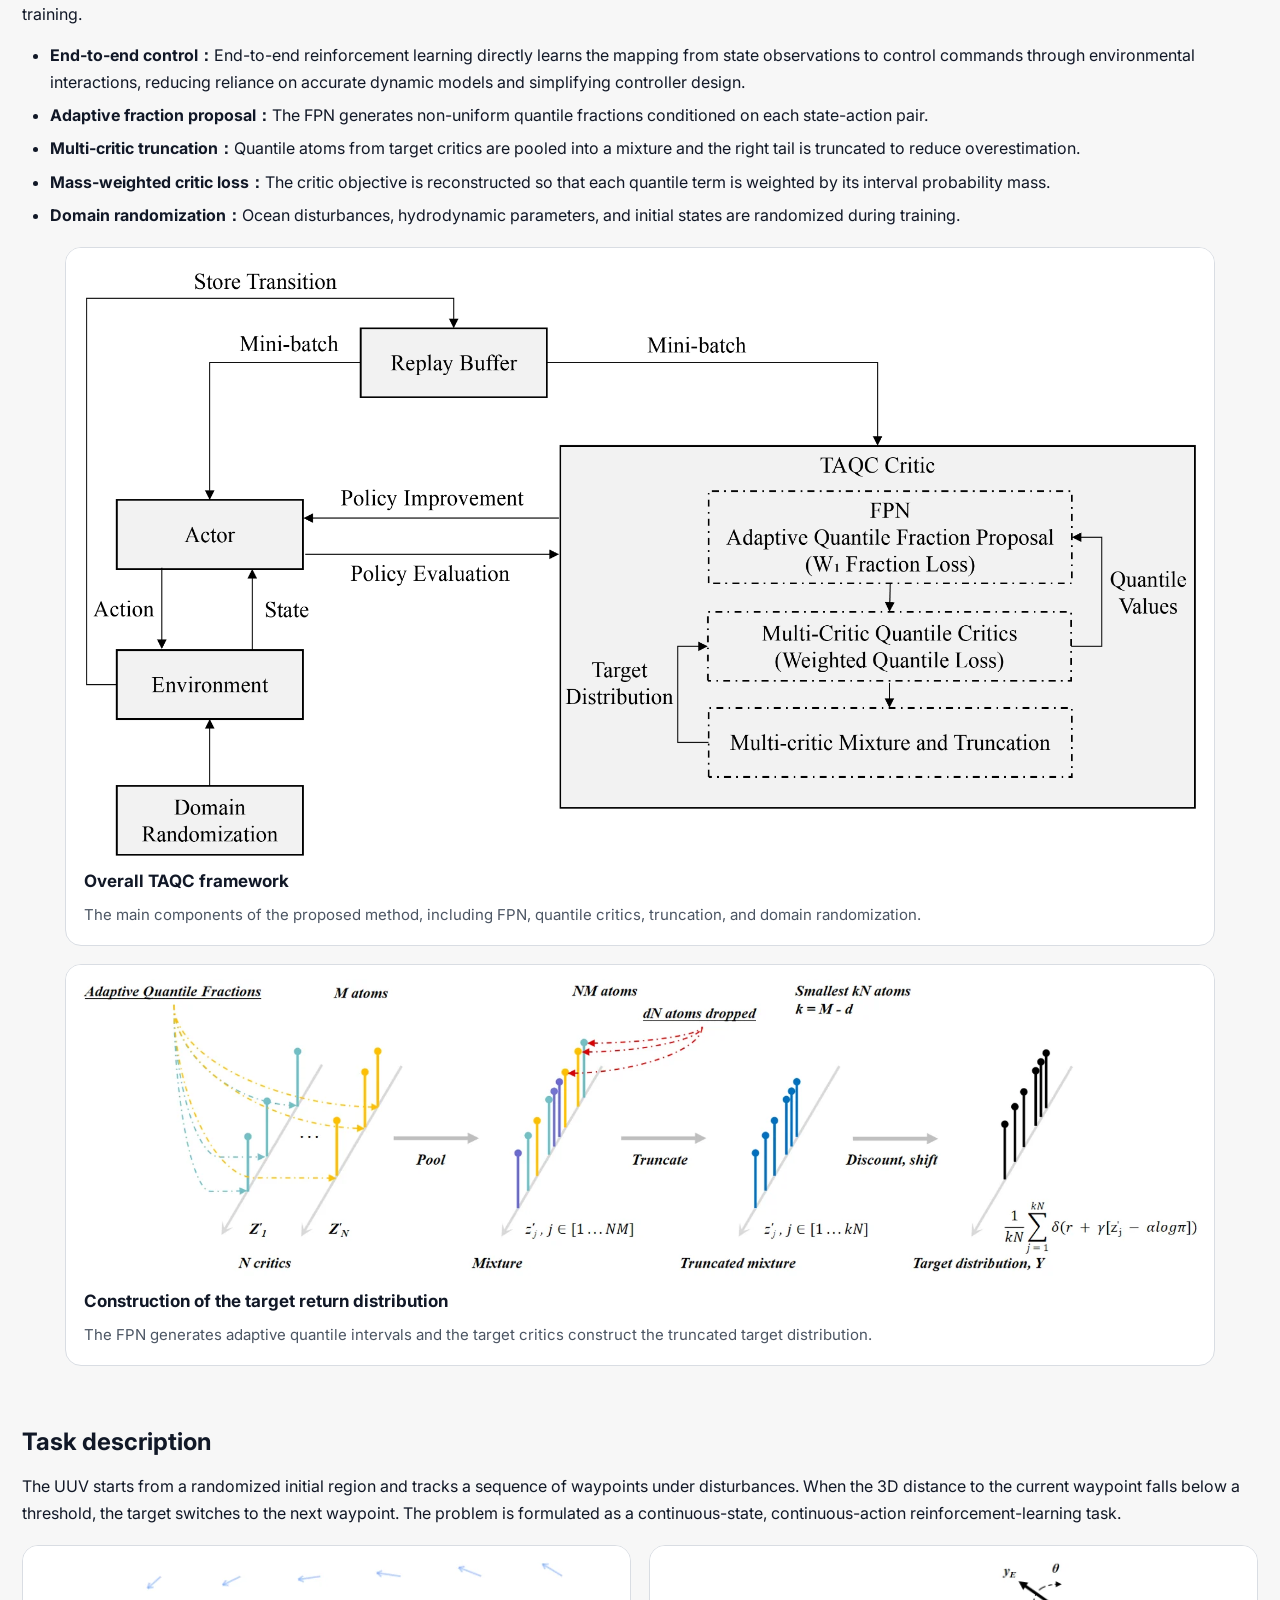
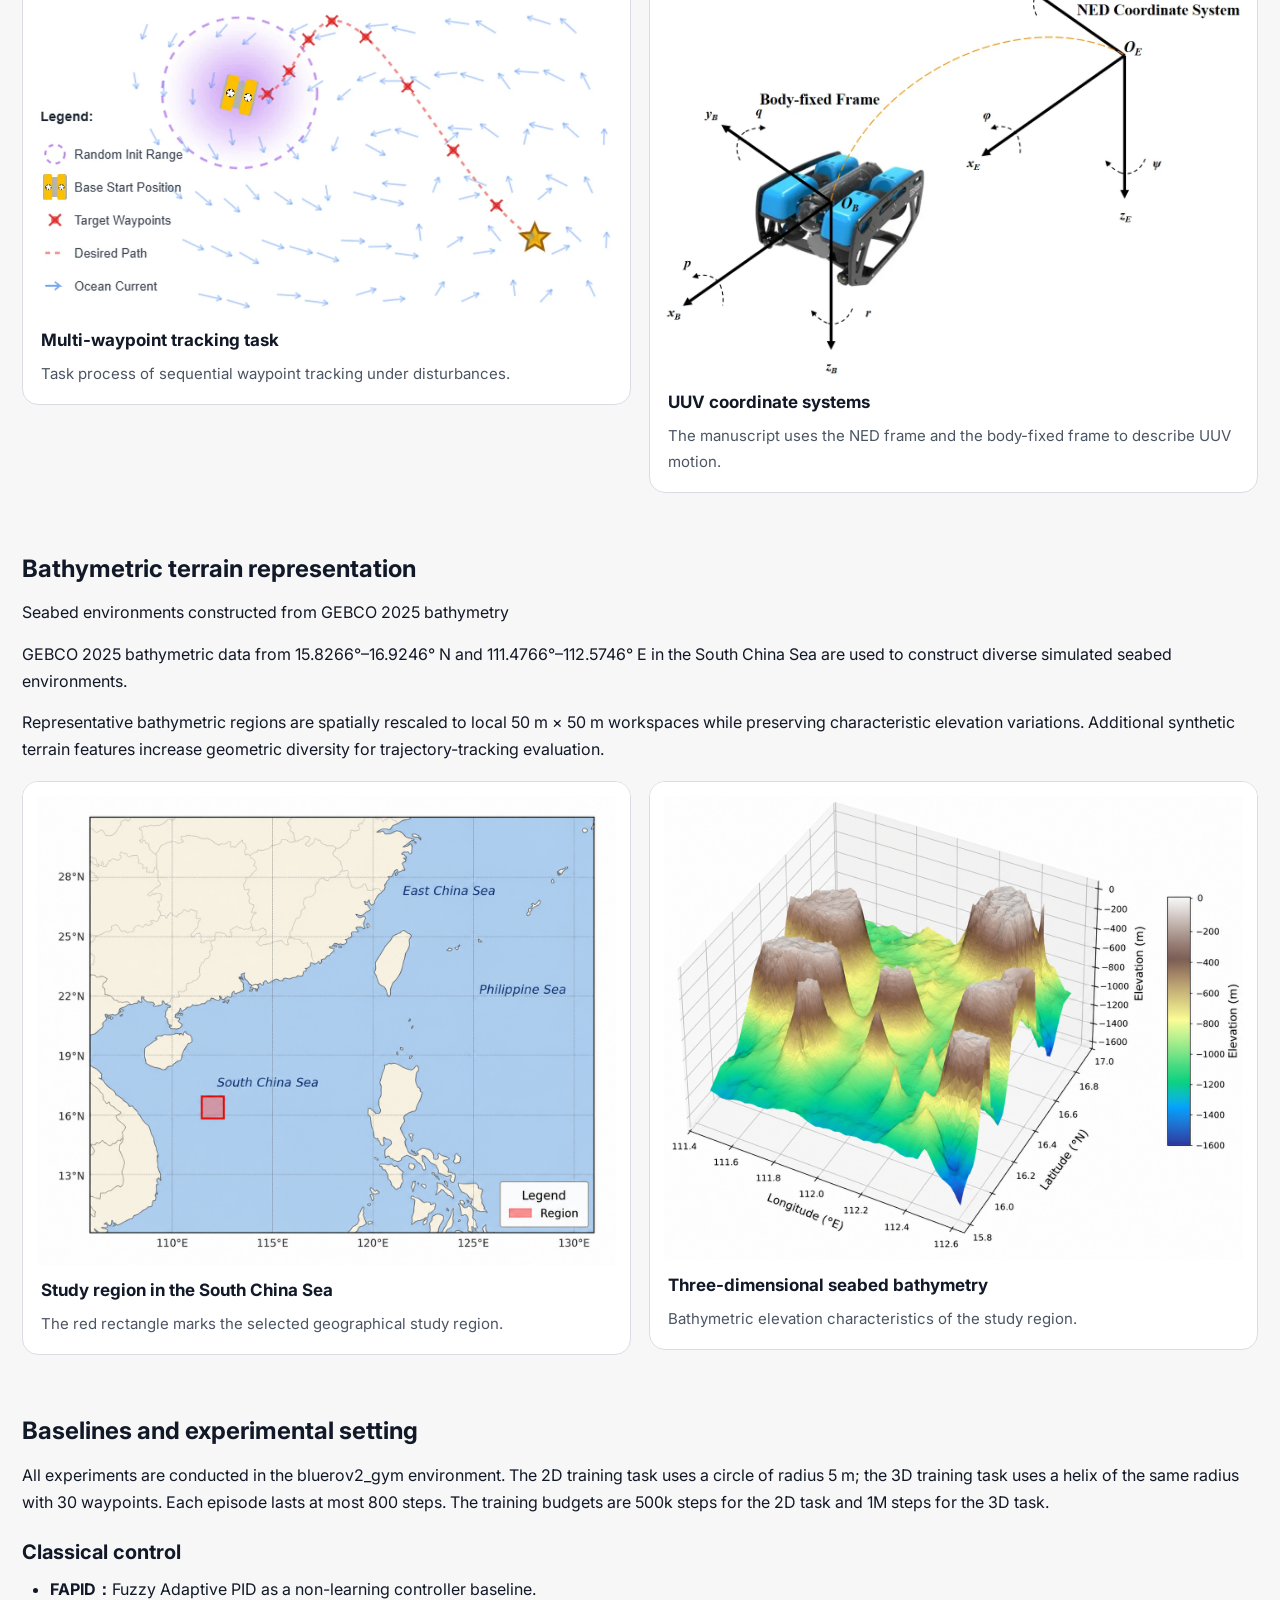
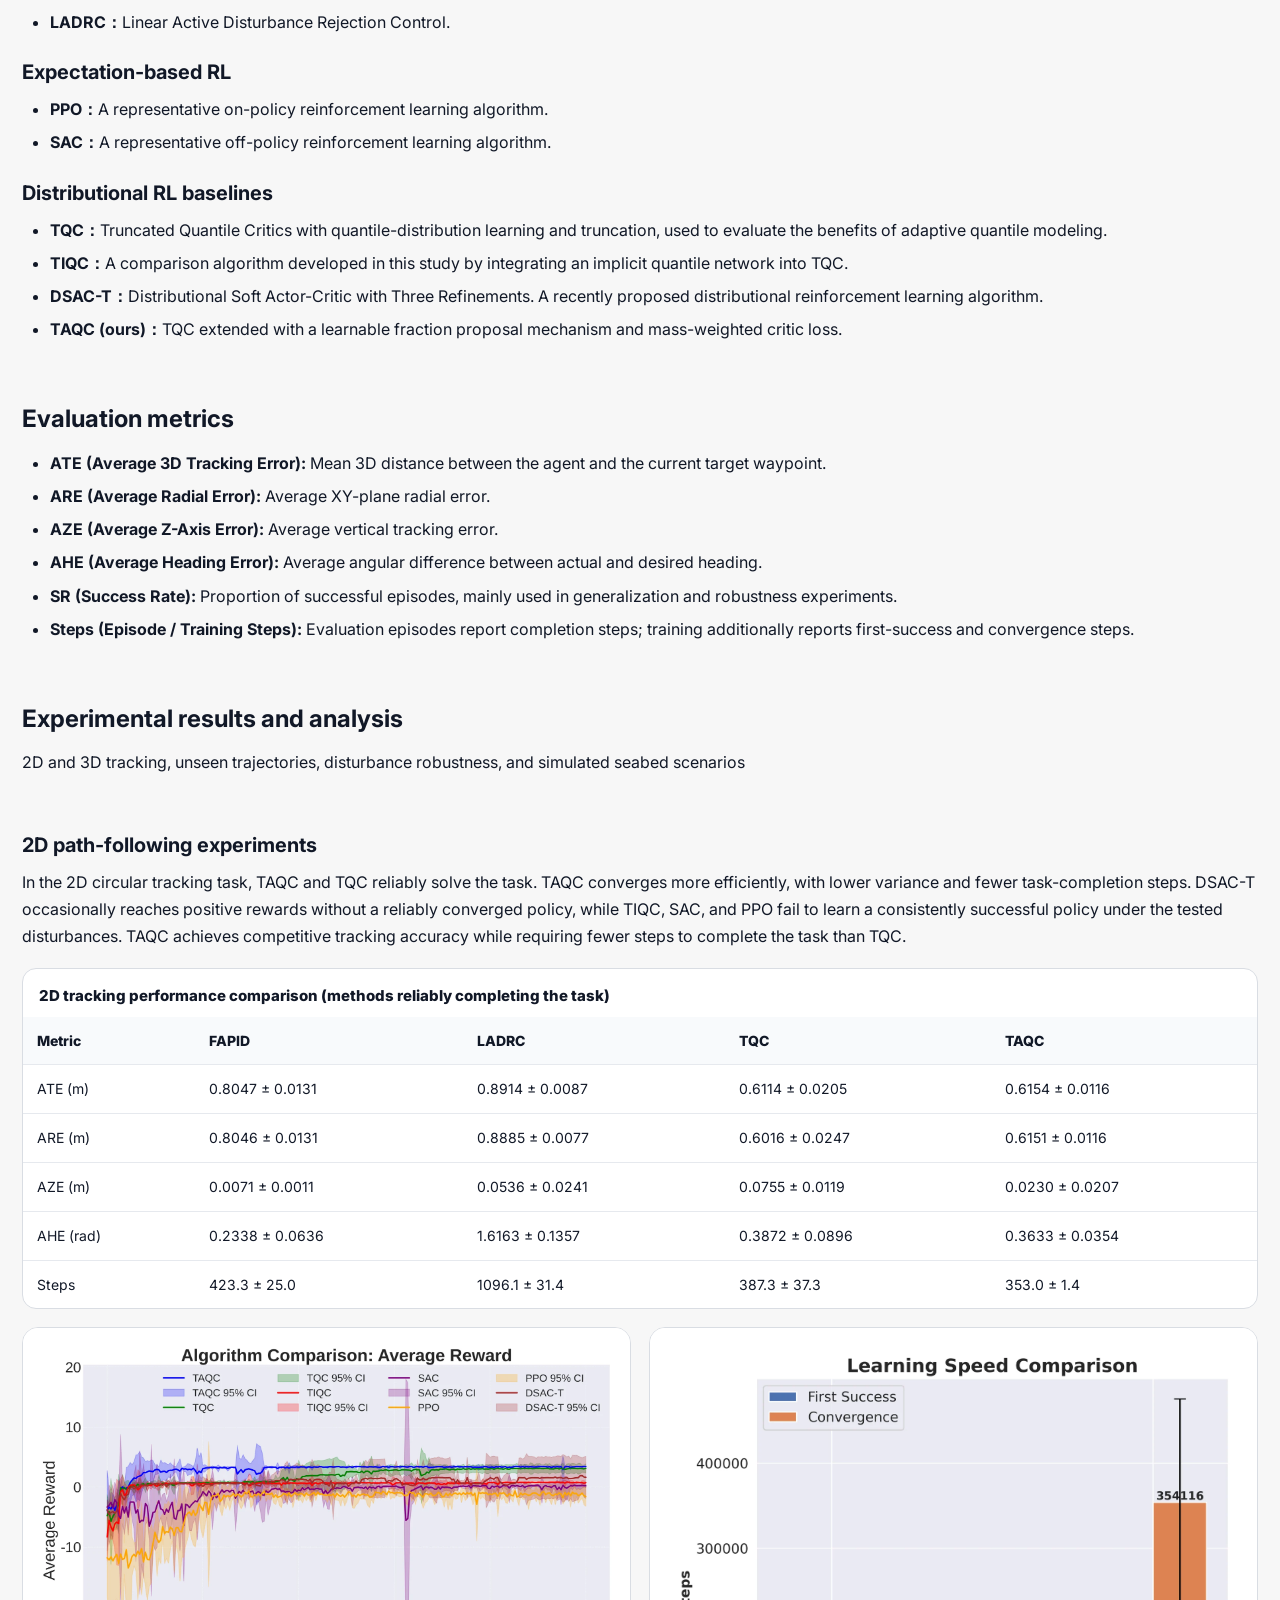
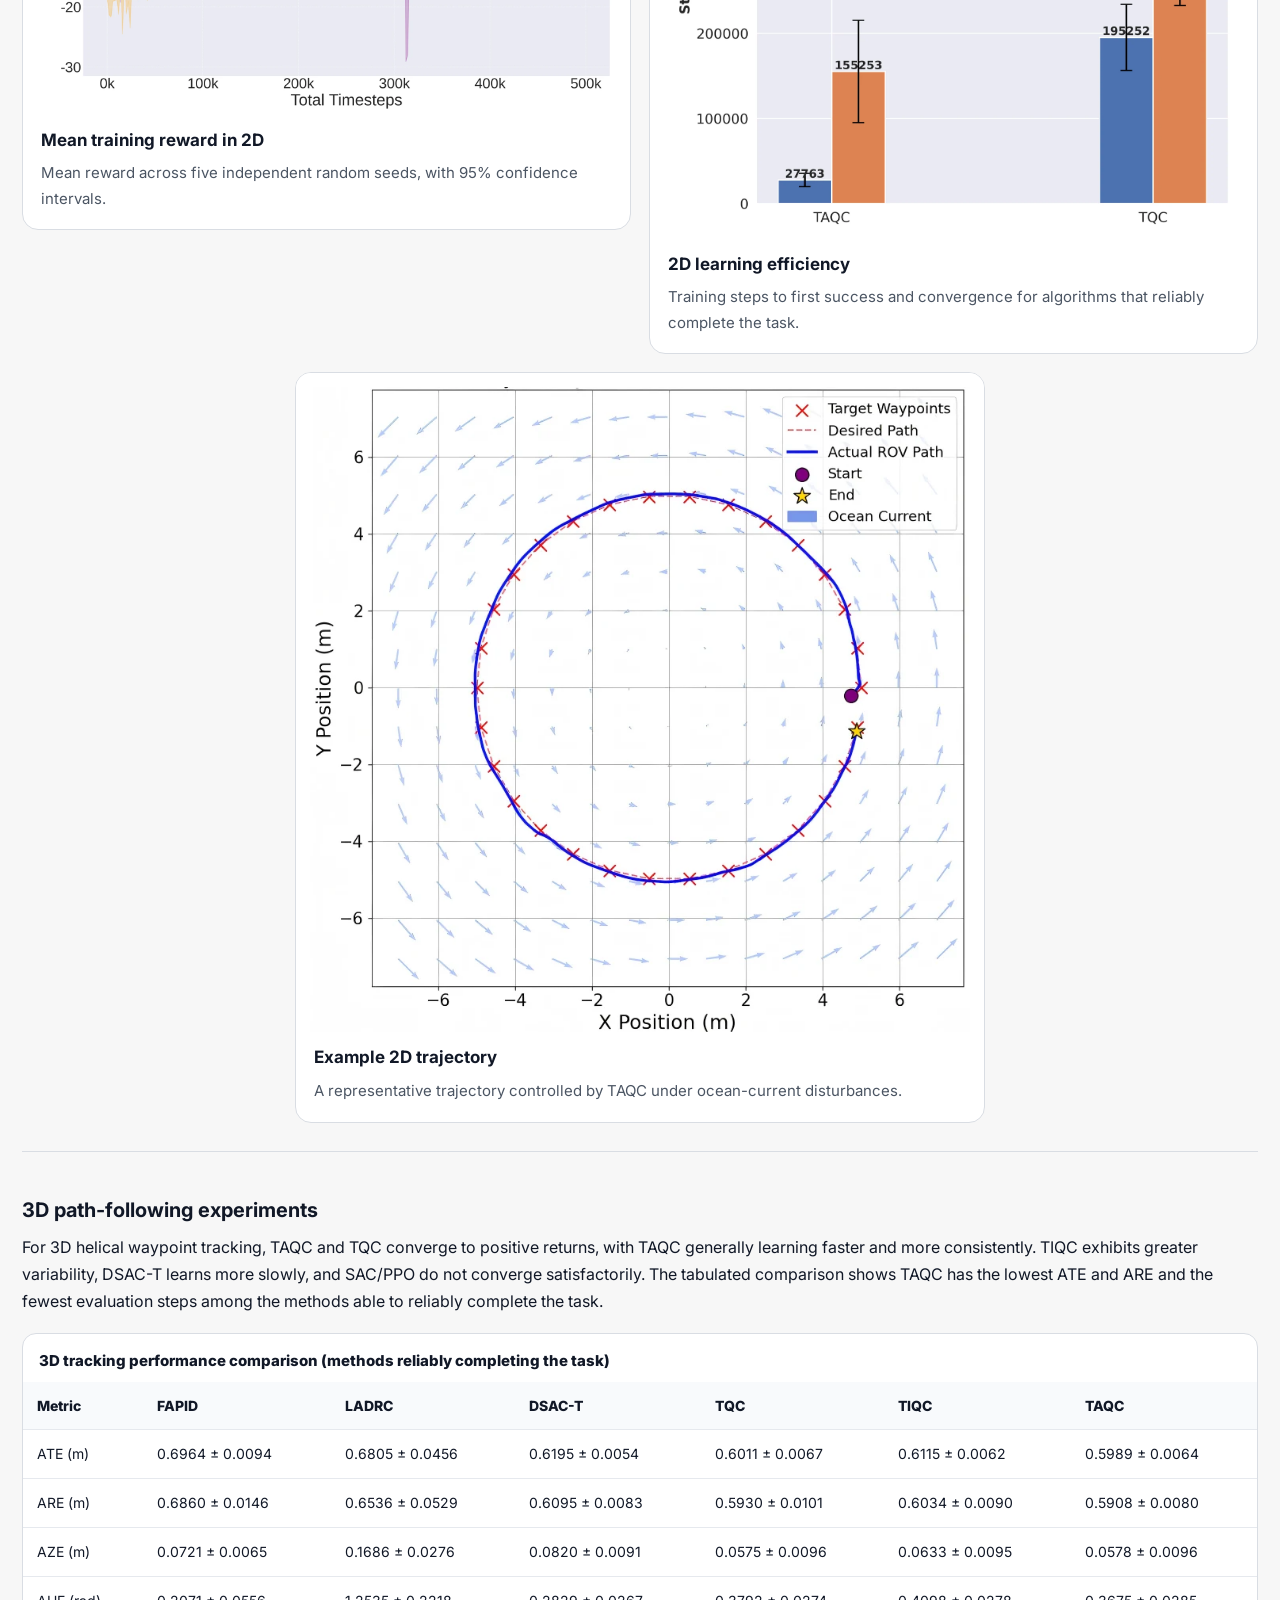
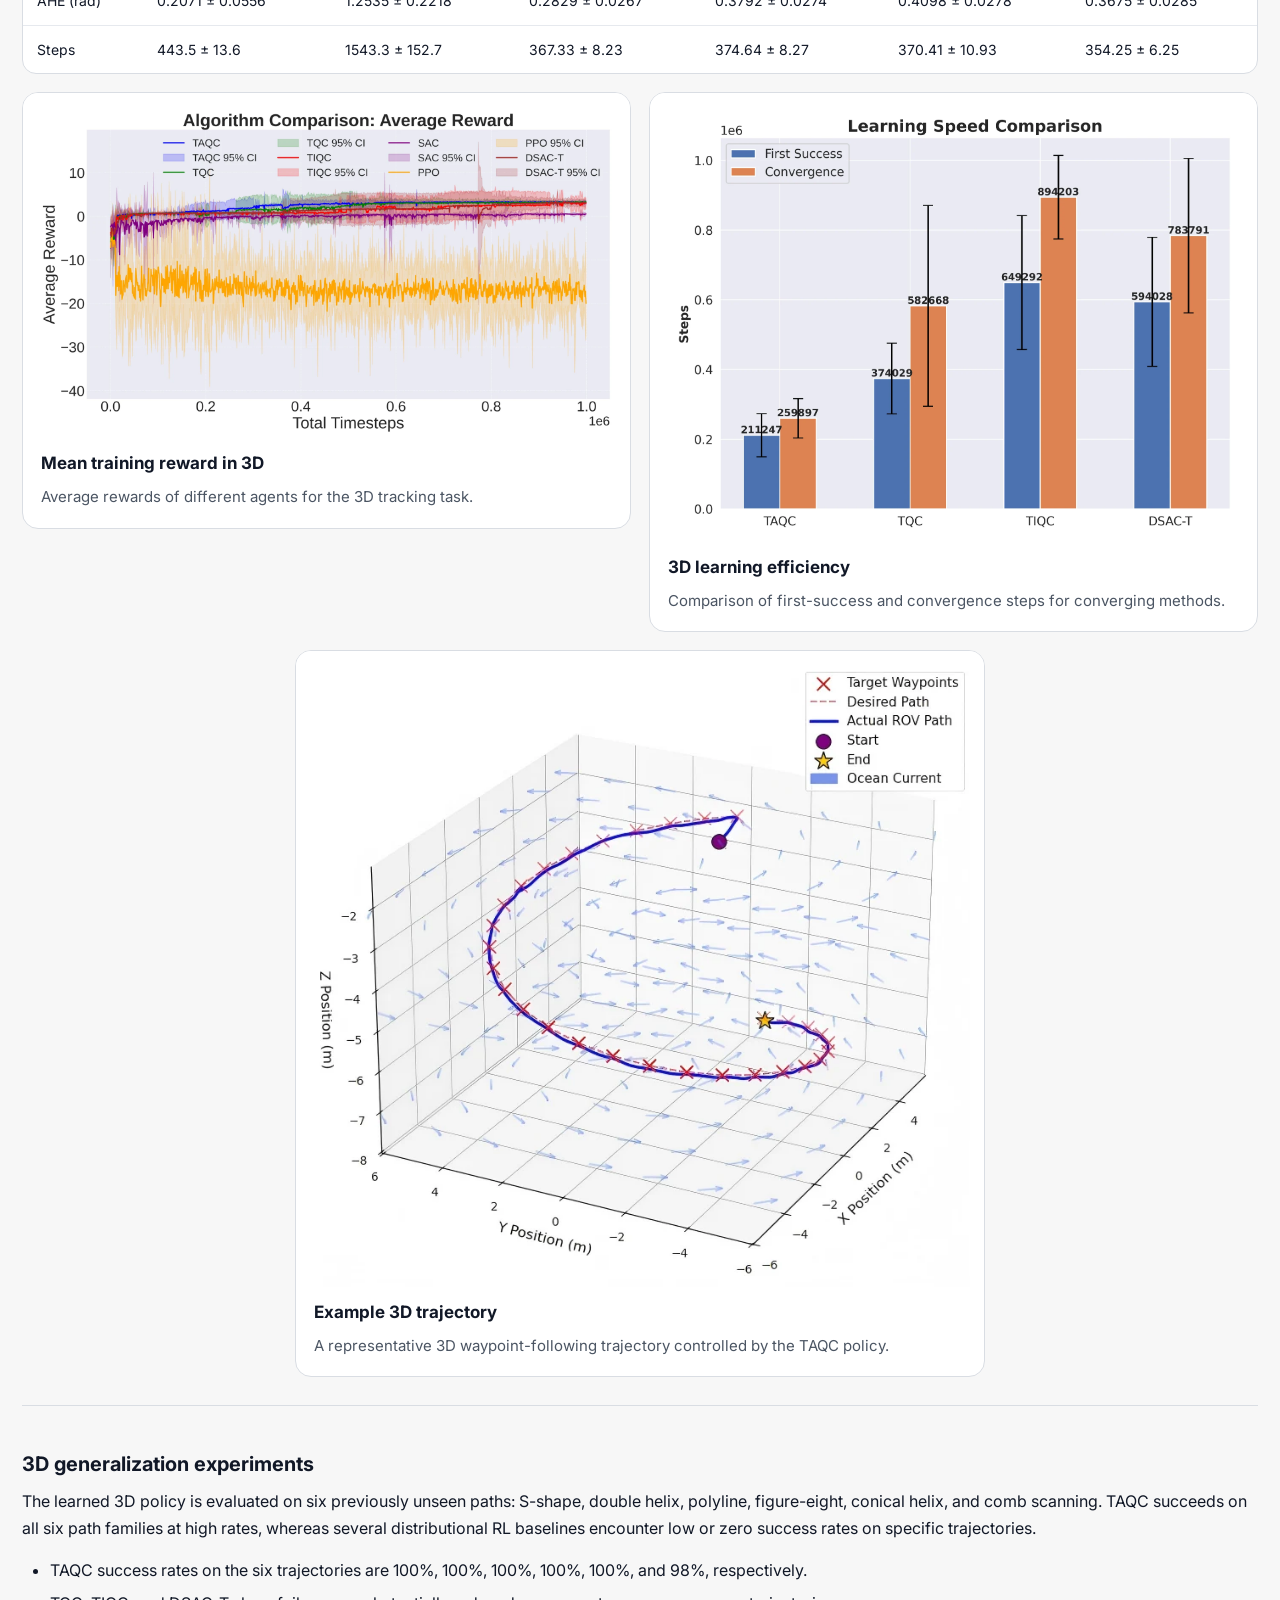
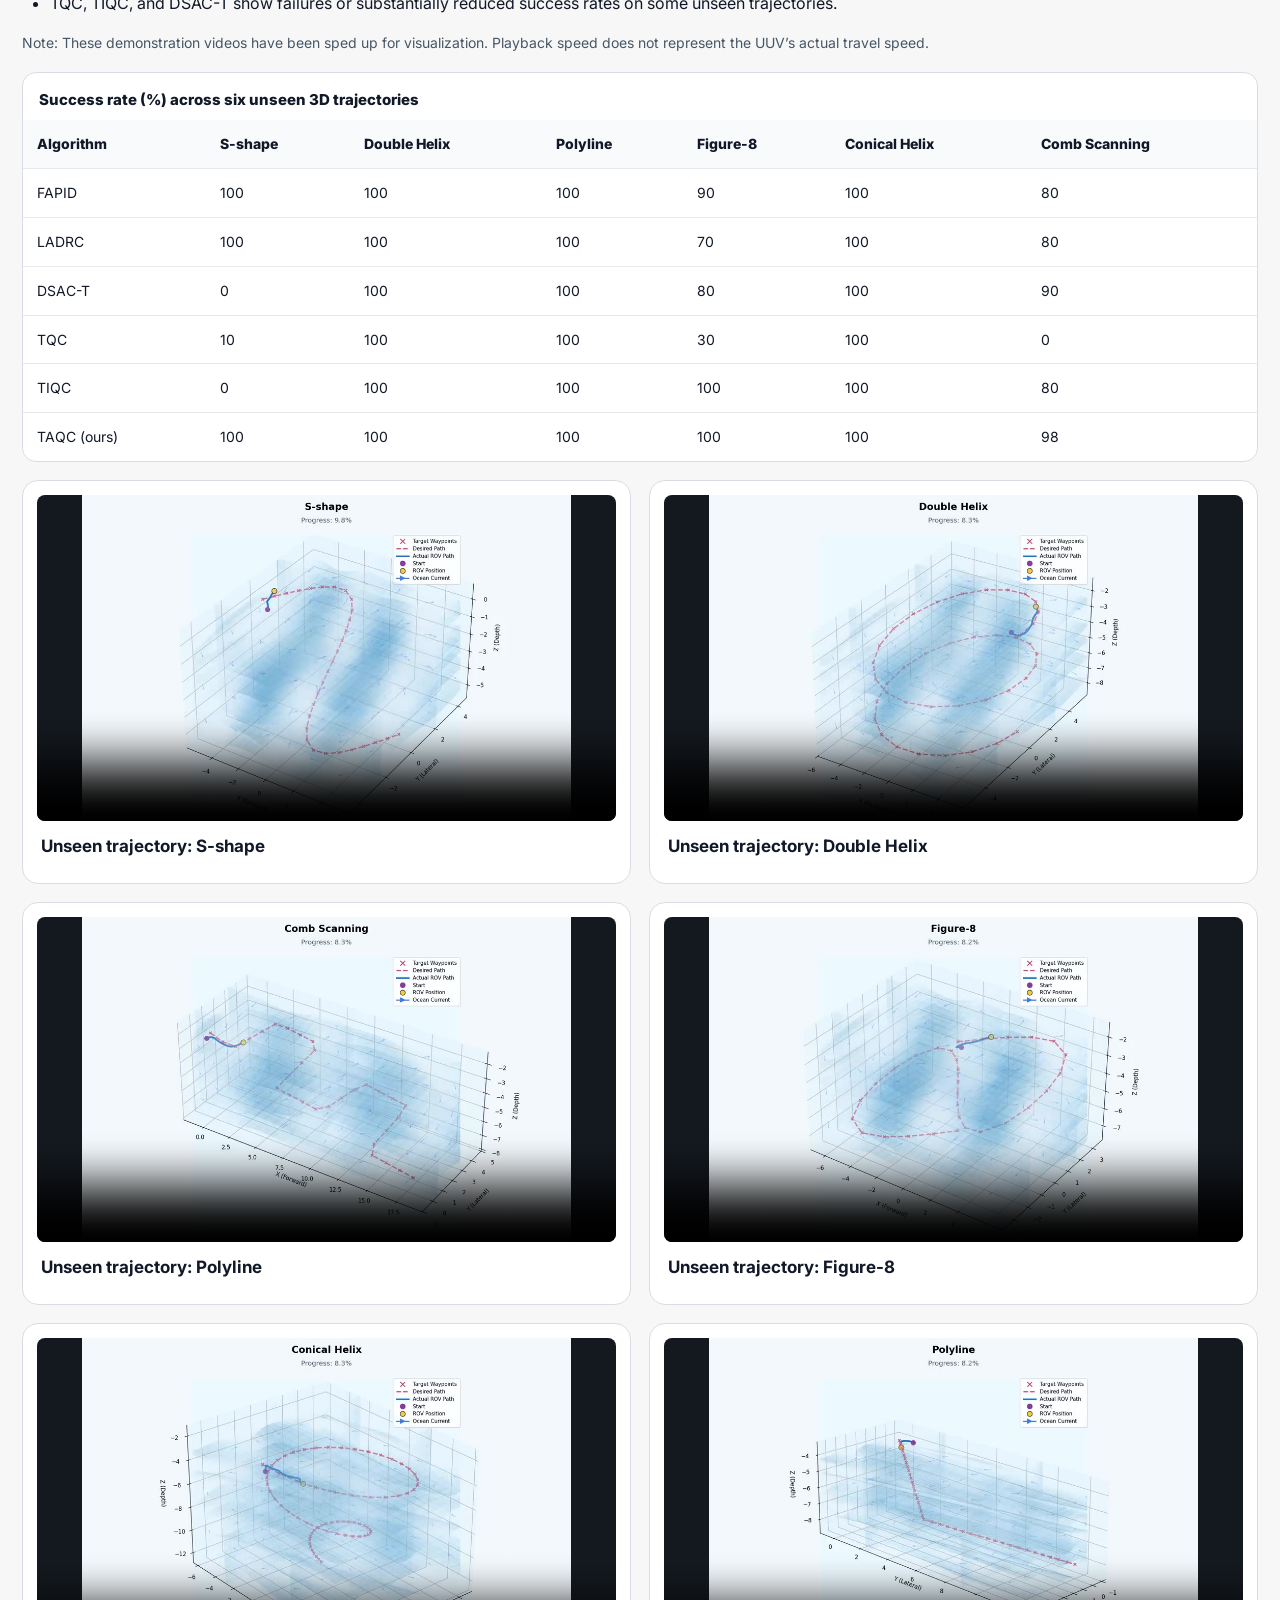
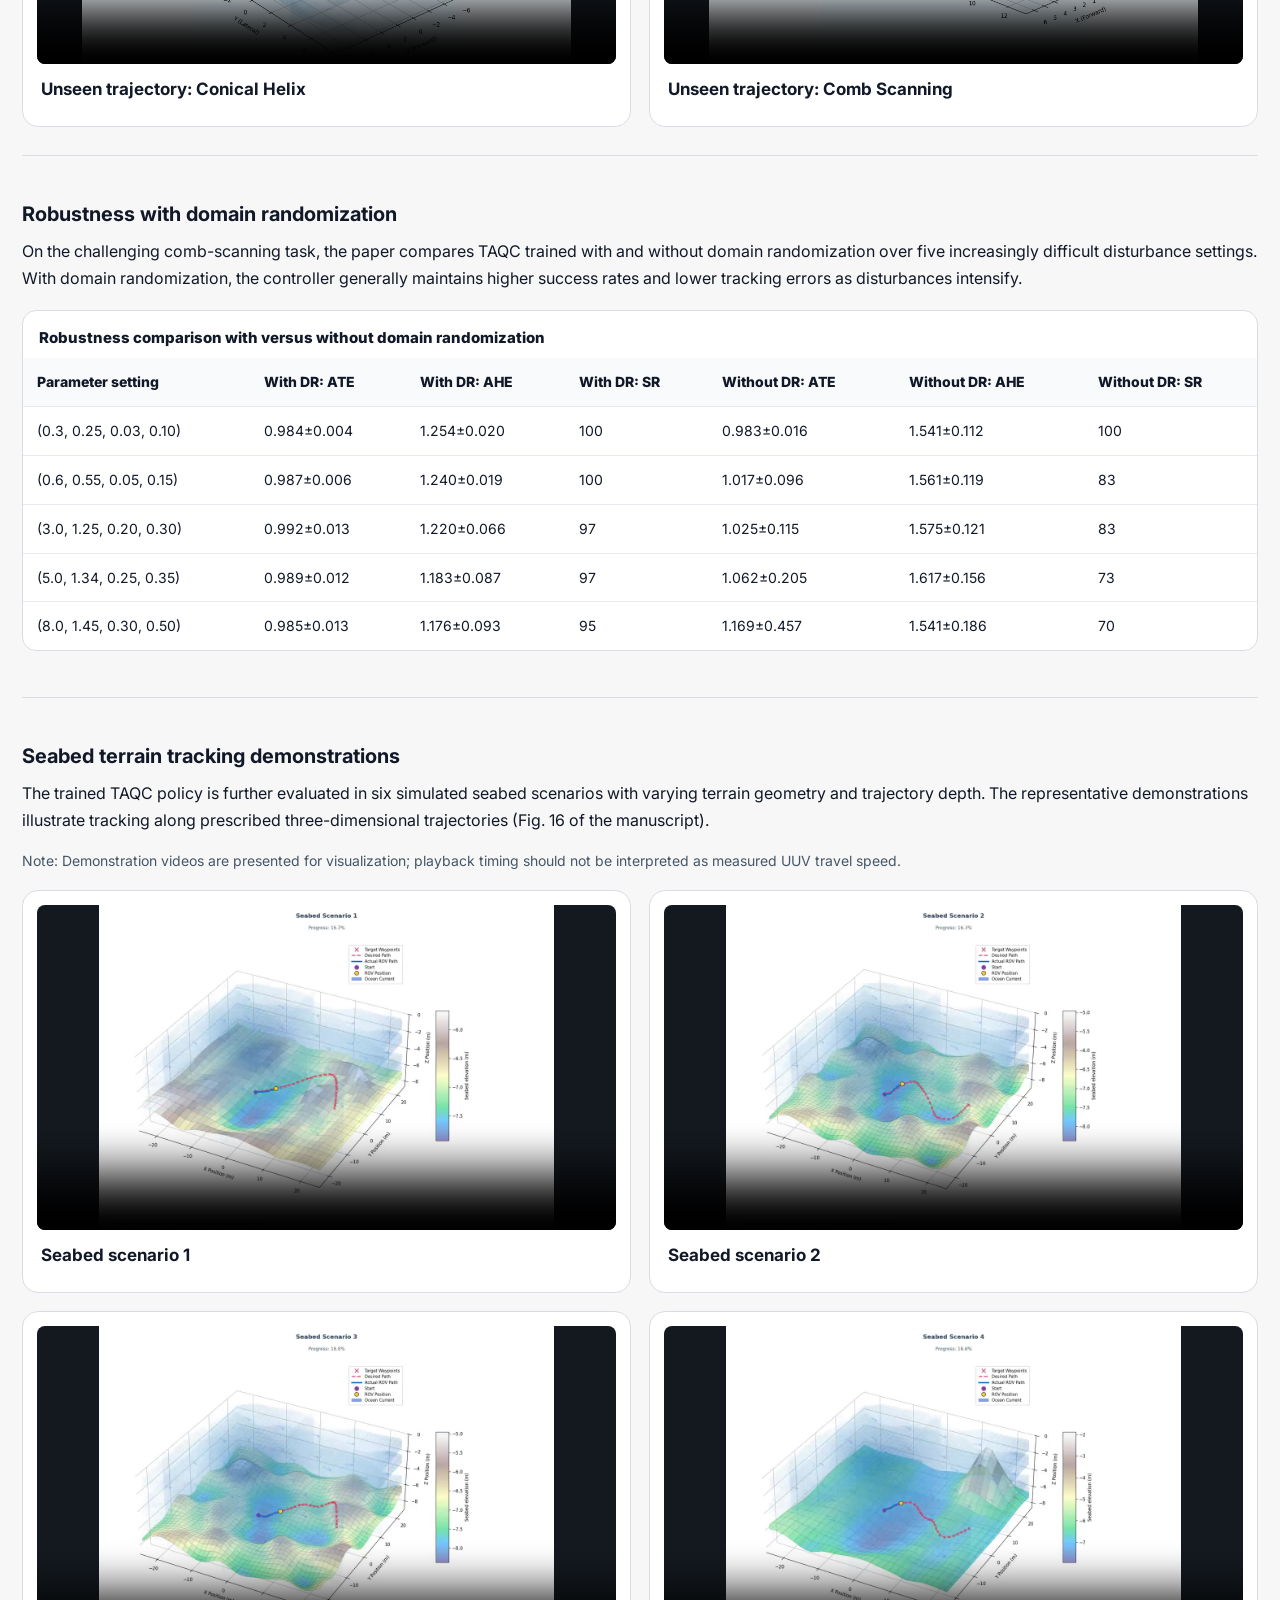
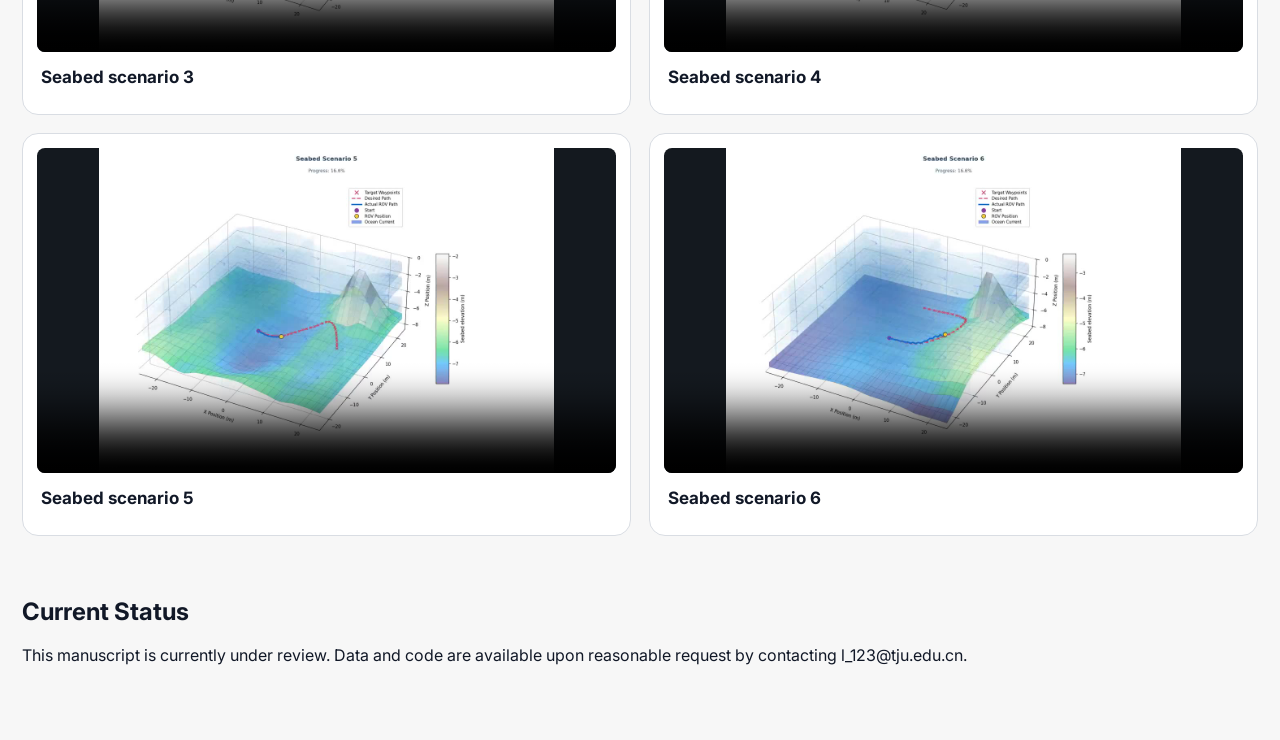
==== commit d9910acd: "Add files via upload" ====
--- a/index.html
+++ b/index.html
@@ -3,7 +3,7 @@
 <head>
   <meta charset="utf-8">
   <meta name="viewport" content="width=device-width, initial-scale=1">
-  <meta name="description" content="An end-to-end, map-free UUV multi-waypoint controller combining adaptive distributional reinforcement learning with domain randomization for robust tracking in uncertain underwater environments.">
+  <meta name="description" content="TAQC is an end-to-end distributional reinforcement learning approach for UUV multi-waypoint tracking. Adaptive quantile modeling, multi-critic truncation, and domain randomization are evaluated on 2D and 3D tasks, unseen trajectories, and diverse simulated seabed environments.">
   <title>Autonomous UUV Control for Multi-Waypoint Tracking through Distributional Reinforcement Learning</title>
   <link rel="stylesheet" href="assets/style.css">
 </head>
@@ -11,7 +11,7 @@
 <header class="topbar">
   <div class="bar-inner">
     <a class="brand" href="#top">TAQC</a>
-    <nav><a href="#motivation">Motivation</a><a href="#framework">Framework</a><a href="#baselines">Baselines</a><a href="#metrics">Metrics</a><a href="#experiments">Experiments</a><a href="#conclusion">Current Status</a></nav>
+    <nav><a href="#motivation">Motivation</a><a href="#framework">Framework</a><a href="#task">Task</a><a href="#terrain">Seabed terrain</a><a href="#baselines">Baselines</a><a href="#metrics">Metrics</a><a href="#experiments">Experiments</a><a href="#conclusion">Current Status</a></nav>
     <a class="lang" href="cn/index.html">中文</a>
   </div>
 </header>
@@ -19,7 +19,7 @@
   <section class="landing">
     <h1>Autonomous UUV Control for Multi-Waypoint Tracking through Distributional Reinforcement Learning</h1>
     <div class="subtitle">TAQC: Truncated Adaptive Quantile Critics</div>
-    <p class="intro">An end-to-end, map-free UUV multi-waypoint controller combining adaptive distributional reinforcement learning with domain randomization for robust tracking in uncertain underwater environments.</p>
+    <p class="intro">TAQC is an end-to-end distributional reinforcement learning approach for UUV multi-waypoint tracking. Adaptive quantile modeling, multi-critic truncation, and domain randomization are evaluated on 2D and 3D tasks, unseen trajectories, and diverse simulated seabed environments.</p>
 
     <h2>Main contributions</h2>
     <ul class="feature-bullets"><li><b>End-to-end UUV tracking control：</b>RL framework for sequential waypoint tracking.</li><li><b>Distributional RL：</b>Return-distribution modeling improves learning efficiency and stability.</li><li><b>TAQC method：</b>TQC extended with a learnable fraction proposal network and a mass-weighted critic loss.</li><li><b>Domain randomization：</b>Enhance the generalization capability for unseen trajectories under disturbances.</li></ul>
@@ -60,7 +60,7 @@
     </div>
   </section>
 
-  <section class="section">
+  <section id="task" class="section">
     <h2>Task description</h2>
     <p>The UUV starts from a randomized initial region and tracks a sequence of waypoints under disturbances. When the 3D distance to the current waypoint falls below a threshold, the target switches to the next waypoint. The problem is formulated as a continuous-state, continuous-action reinforcement-learning task.</p>
     <div class="figure-stack task-figures">
@@ -85,6 +85,33 @@
     </figure>
     </div>
   </section>
+
+  <section id="terrain" class="section">
+      <h2>Bathymetric terrain representation</h2>
+      <p class="section-subtitle">Seabed environments constructed from GEBCO 2025 bathymetry</p>
+      <div class="text-block"><p>GEBCO 2025 bathymetric data from 15.8266°–16.9246° N and 111.4766°–112.5746° E in the South China Sea are used to construct diverse simulated seabed environments.</p><p>Representative bathymetric regions are spatially rescaled to local 50 m × 50 m workspaces while preserving characteristic elevation variations. Additional synthetic terrain features increase geometric diversity for trajectory-tracking evaluation.</p></div>
+      <div class="figure-stack terrain-figures">
+    <figure class="paper-figure medium">
+      <a href="assets/img/region.png" target="_blank" aria-label="Open full image">
+        <img src="assets/img/region.png" alt="Study region in the South China Sea" loading="lazy">
+      </a>
+      <figcaption>
+        <h4>Study region in the South China Sea</h4>
+        <p>The red rectangle marks the selected geographical study region.</p>
+      </figcaption>
+    </figure>
+    
+    <figure class="paper-figure medium">
+      <a href="assets/img/seabed.png" target="_blank" aria-label="Open full image">
+        <img src="assets/img/seabed.png" alt="Three-dimensional seabed bathymetry" loading="lazy">
+      </a>
+      <figcaption>
+        <h4>Three-dimensional seabed bathymetry</h4>
+        <p>Bathymetric elevation characteristics of the study region.</p>
+      </figcaption>
+    </figure>
+    </div>
+    </section>
 
   <section id="baselines" class="section">
     <h2>Baselines and experimental setting</h2>
@@ -99,7 +126,7 @@
 
   <section id="experiments" class="section">
     <h2>Experimental results and analysis</h2>
-    <p>Simulation results for 2D tracking, 3D tracking, unseen trajectories, and disturbance robustness</p>
+    <p>2D and 3D tracking, unseen trajectories, disturbance robustness, and simulated seabed scenarios</p>
     
         <div class="subsection">
           <h3>2D path-following experiments</h3>
@@ -285,6 +312,69 @@
           <div class="figure-stack experiment-figures"></div>
         </div>
         
+        <div class="subsection">
+          <h3>Seabed terrain tracking demonstrations</h3>
+          <p>The trained TAQC policy is further evaluated in six simulated seabed scenarios with varying terrain geometry and trajectory depth. The representative demonstrations illustrate tracking along prescribed three-dimensional trajectories (Fig. 16 of the manuscript).</p>
+          
+          <p class="video-speed-note">Note: Demonstration videos are presented for visualization; playback timing should not be interpreted as measured UUV travel speed.</p>
+          
+          <div class="figure-stack experiment-figures">
+    <figure class="paper-figure video-figure medium">
+      <video class="auto-demo" controls autoplay muted loop playsinline preload="metadata" poster="assets/video/poster/01.jpg" aria-label="Seabed scenario 1">
+        <source src="assets/video/01.mp4" type="video/mp4">
+      </video>
+      <figcaption>
+        <h4>Seabed scenario 1</h4>
+      </figcaption>
+    </figure>
+    
+    <figure class="paper-figure video-figure medium">
+      <video class="auto-demo" controls autoplay muted loop playsinline preload="metadata" poster="assets/video/poster/02.jpg" aria-label="Seabed scenario 2">
+        <source src="assets/video/02.mp4" type="video/mp4">
+      </video>
+      <figcaption>
+        <h4>Seabed scenario 2</h4>
+      </figcaption>
+    </figure>
+    
+    <figure class="paper-figure video-figure medium">
+      <video class="auto-demo" controls autoplay muted loop playsinline preload="metadata" poster="assets/video/poster/03.jpg" aria-label="Seabed scenario 3">
+        <source src="assets/video/03.mp4" type="video/mp4">
+      </video>
+      <figcaption>
+        <h4>Seabed scenario 3</h4>
+      </figcaption>
+    </figure>
+    
+    <figure class="paper-figure video-figure medium">
+      <video class="auto-demo" controls autoplay muted loop playsinline preload="metadata" poster="assets/video/poster/04.jpg" aria-label="Seabed scenario 4">
+        <source src="assets/video/04.mp4" type="video/mp4">
+      </video>
+      <figcaption>
+        <h4>Seabed scenario 4</h4>
+      </figcaption>
+    </figure>
+    
+    <figure class="paper-figure video-figure medium">
+      <video class="auto-demo" controls autoplay muted loop playsinline preload="metadata" poster="assets/video/poster/05.jpg" aria-label="Seabed scenario 5">
+        <source src="assets/video/05.mp4" type="video/mp4">
+      </video>
+      <figcaption>
+        <h4>Seabed scenario 5</h4>
+      </figcaption>
+    </figure>
+    
+    <figure class="paper-figure video-figure medium">
+      <video class="auto-demo" controls autoplay muted loop playsinline preload="metadata" poster="assets/video/poster/06.jpg" aria-label="Seabed scenario 6">
+        <source src="assets/video/06.mp4" type="video/mp4">
+      </video>
+      <figcaption>
+        <h4>Seabed scenario 6</h4>
+      </figcaption>
+    </figure>
+    </div>
+        </div>
+        
   </section>
 
   <section id="conclusion" class="section">
